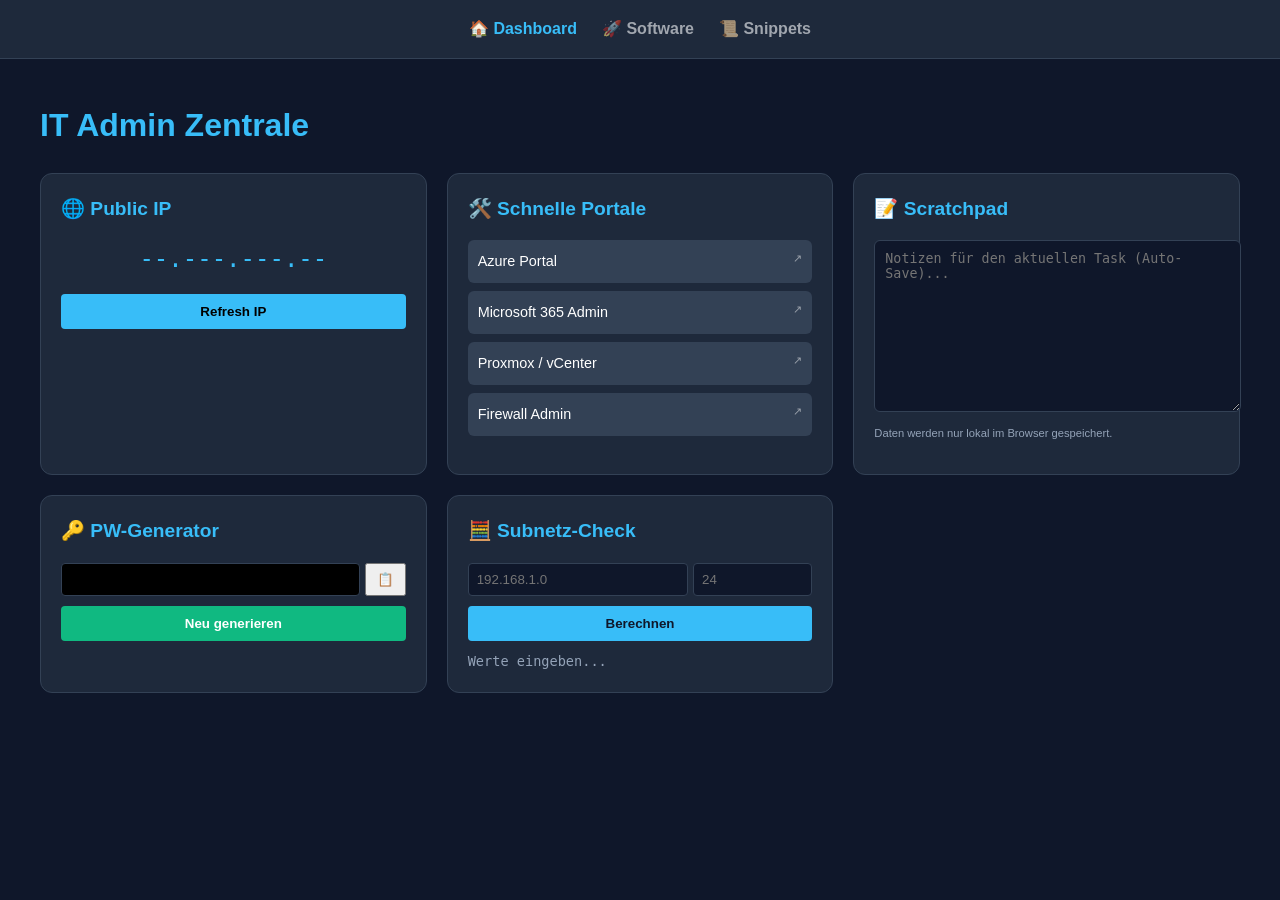
==== index.html @ 59f71ee3 "Baseline Websitestruktur" ====
<!DOCTYPE html>
<html lang="de">
<head>
    <meta charset="UTF-8">
    <meta name="viewport" content="width=device-width, initial-scale=1.0">
    <title>Dashboard | codebrib.dev</title>
    <link rel="stylesheet" href="assets/css/style.css">
</head>
<body>
    <div class="container">
        <h1>IT Admin Zentrale</h1>
        
        <div class="grid">
            <div class="card">
                <h2>🌐 Public IP</h2>
                <div id="ip-display" style="font-size: 1.5rem; text-align: center; margin: 15px 0; color: var(--accent); font-family: monospace;">--.---.---.--</div>
                <button onclick="fetchIP()" style="width:100%; padding:10px; cursor:pointer; background: var(--accent); border:none; border-radius:4px; font-weight:bold;">Refresh IP</button>
            </div>

            <div class="card">
                <h2>🛠️ Schnelle Portale</h2>
                <div id="dashboard-links" class="btn-list">
                    <p style="color: var(--subtext);">Lade Links...</p>
                </div>
            </div>

            <div class="card">
                <h2>📝 Scratchpad</h2>
                <textarea id="scratchpad" placeholder="Notizen für den aktuellen Task (Auto-Save)..."></textarea>
                <p style="font-size: 0.7rem; color: var(--subtext); margin-top: 5px;">Daten werden nur lokal im Browser gespeichert.</p>
            </div>

            <div class="card">
                <h2>🔑 PW-Generator</h2>
                <div style="display: flex; gap: 5px; margin-bottom: 10px;">
                    <input type="text" id="pw-result" readonly 
                        style="flex-grow: 1; background: #000; color: #0f0; border: 1px solid #334155; padding: 8px; border-radius: 4px; font-family: monospace;">
                    <button onclick="copyToClipboard(document.getElementById('pw-result').value)" 
                            style="padding: 0 10px; cursor: pointer;">📋</button>
                </div>
                <button onclick="generatePassword()" 
                        style="width: 100%; padding: 10px; background: var(--success); border: none; border-radius: 4px; color: white; font-weight: bold; cursor: pointer;">
                    Neu generieren
                </button>
            </div>

            <div class="card">
                <h2>🧮 Subnetz-Check</h2>
                <div style="display: flex; gap: 5px; margin-bottom: 10px;">
                    <input type="text" id="sub-ip" placeholder="192.168.1.0" 
                        style="flex: 2; background: #0f172a; color: white; border: 1px solid #334155; padding: 8px; border-radius: 4px;">
                    <input type="number" id="sub-cidr" placeholder="24" min="0" max="32"
                        style="flex: 1; background: #0f172a; color: white; border: 1px solid #334155; padding: 8px; border-radius: 4px;">
                </div>
                <button onclick="calculateSubnet()" 
                        style="width: 100%; padding: 10px; background: var(--accent); border: none; border-radius: 4px; color: var(--bg); font-weight: bold; cursor: pointer;">
                    Berechnen
                </button>
                <div id="sub-result" style="margin-top: 10px; font-size: 0.85rem; font-family: monospace; color: var(--subtext);">
                    Werte eingeben...
                </div>
            </div>
        </div>
    </div>

    <script src="assets/js/navigation.js"></script>
    <script src="assets/js/tools.js"></script>
    <script>
        // Lade Dashboard-spezifische Links
        document.addEventListener('DOMContentLoaded', () => loadLinks('dashboard'));
    </script>
</body>
</html>
---- assets/css/style.css ----
:root {
    --bg: #0f172a;
    --card: #1e293b;
    --accent: #38bdf8;
    --text: #f8fafc;
    --subtext: #94a3b8;
    --win: #0078d4;
    --lin: #f15a24;
    --success: #10b981;
}

body {
    font-family: 'Segoe UI', Roboto, Helvetica, Arial, sans-serif;
    background: var(--bg);
    color: var(--text);
    margin: 0;
    padding: 0;
    line-height: 1.6;
}

.container {
    max-width: 1200px;
    margin: 0 auto;
    padding: 20px;
}

/* Navigation */
nav {
    display: flex;
    justify-content: center;
    gap: 25px;
    background: #1e293b;
    padding: 1rem;
    position: sticky;
    top: 0;
    z-index: 100;
    border-bottom: 1px solid #334155;
}

nav a {
    color: var(--text);
    text-decoration: none;
    font-weight: 600;
    opacity: 0.6;
    transition: 0.3s;
}

nav a:hover, nav a.active {
    opacity: 1;
    color: var(--accent);
}

/* Grid & Cards */
.grid {
    display: grid;
    grid-template-columns: repeat(auto-fit, minmax(300px, 1fr));
    gap: 20px;
    margin-top: 20px;
}

.card {
    background: var(--card);
    padding: 20px;
    border-radius: 12px;
    border: 1px solid #334155;
    transition: transform 0.2s;
}

.card:hover { transform: translateY(-3px); }

h1, h2 { color: var(--accent); }
h2 { font-size: 1.2rem; margin-top: 0; display: flex; align-items: center; gap: 10px; }

/* Buttons & Links */
.btn-list a {
    display: block;
    background: #334155;
    color: white;
    padding: 10px;
    margin: 8px 0;
    border-radius: 6px;
    text-decoration: none;
    font-size: 0.9rem;
}

.btn-list a:hover { background: var(--accent); color: var(--bg); font-weight: bold; }

code {
    background: #000;
    color: #0f0;
    padding: 10px;
    display: block;
    border-radius: 4px;
    font-family: 'Cascadia Code', monospace;
    font-size: 0.85rem;
    margin: 10px 0;
    cursor: pointer;
}

textarea {
    width: 100%;
    height: 150px;
    background: #0f172a;
    color: var(--accent);
    border: 1px solid #334155;
    padding: 10px;
    border-radius: 6px;
    font-family: monospace;
}

/* Tags für Betriebssysteme */
.tag {
    font-size: 0.65rem;
    padding: 2px 6px;
    border-radius: 4px;
    margin-left: 8px;
    vertical-align: middle;
    text-transform: uppercase;
    font-weight: bold;
}
.tag.win { background: var(--win); color: white; }
.tag.all { background: var(--success); color: white; }
.tag.lin { background: var(--lin); color: white; }

/* Input Styling für das Dashboard */
input[type="text"], input[type="number"] {
    outline: none;
}
input[type="text"]:focus, input[type="number"]:focus {
    border-color: var(--accent) !important;
}
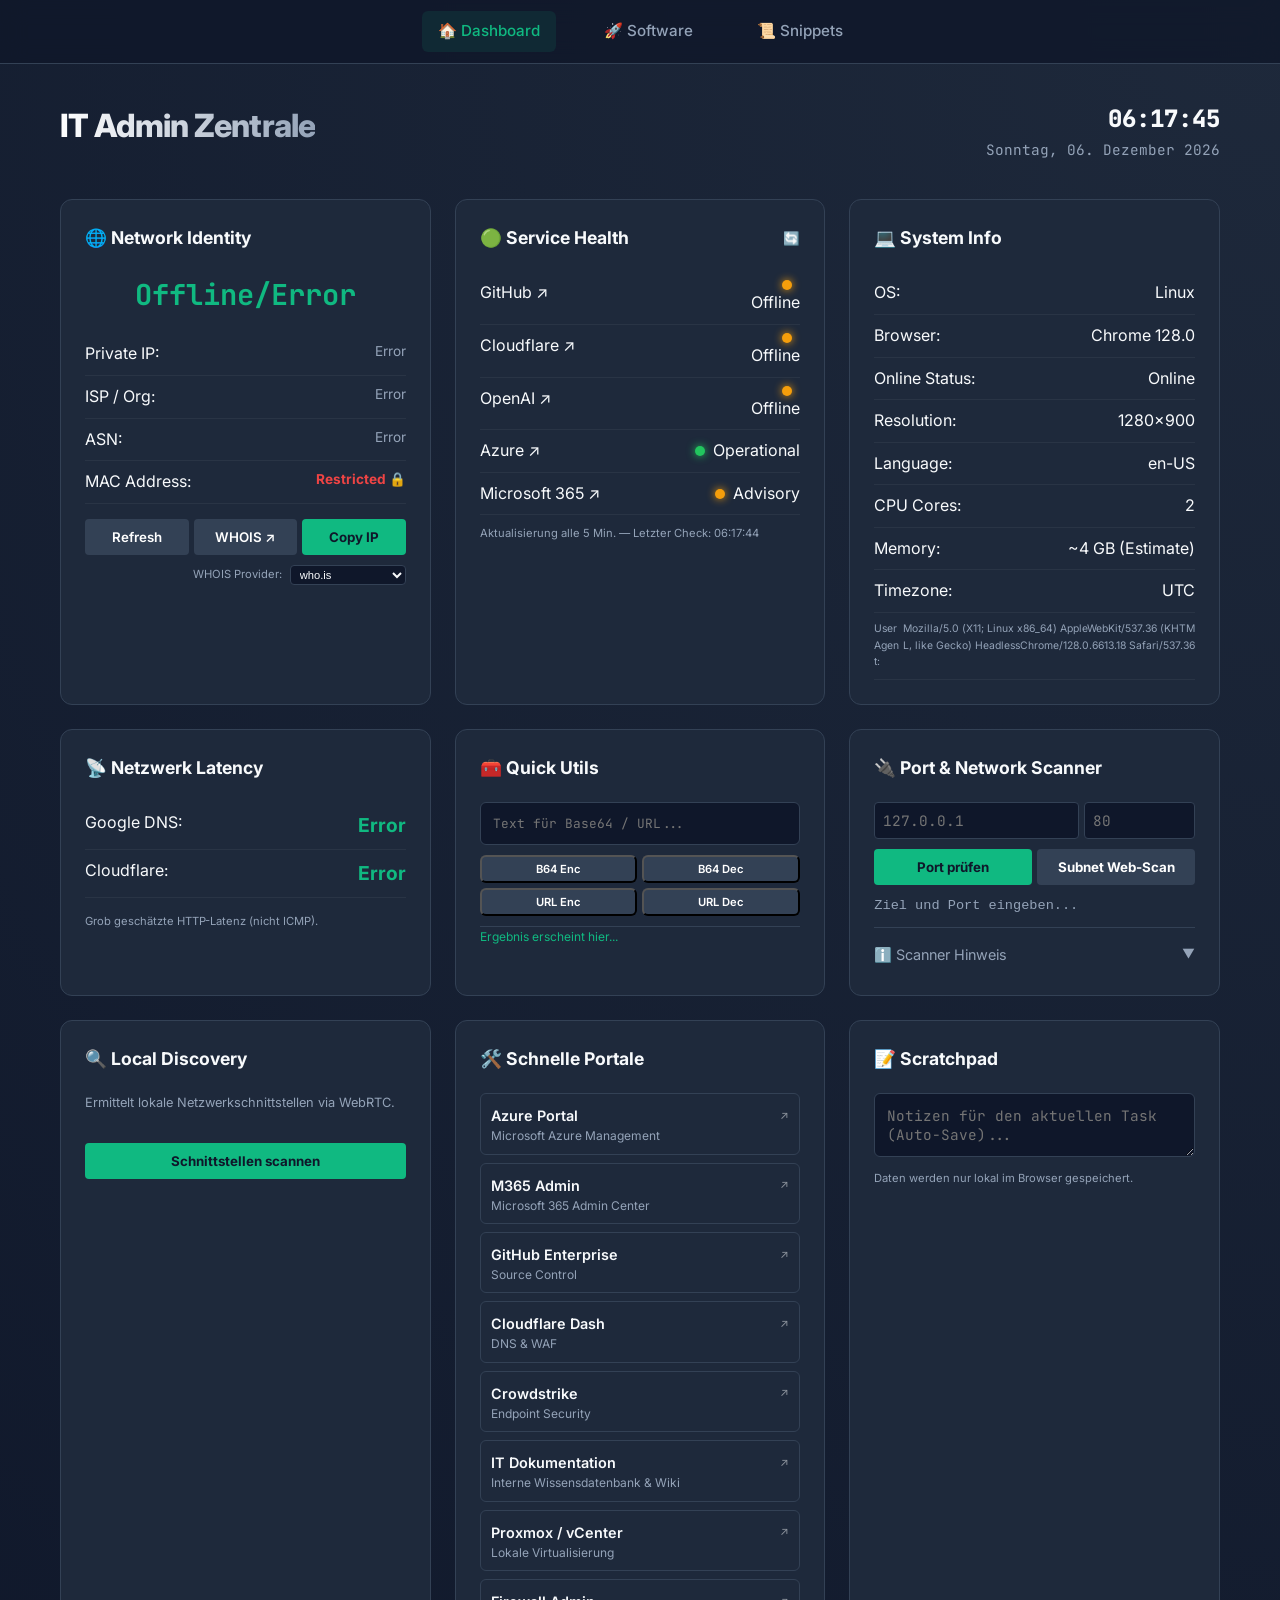
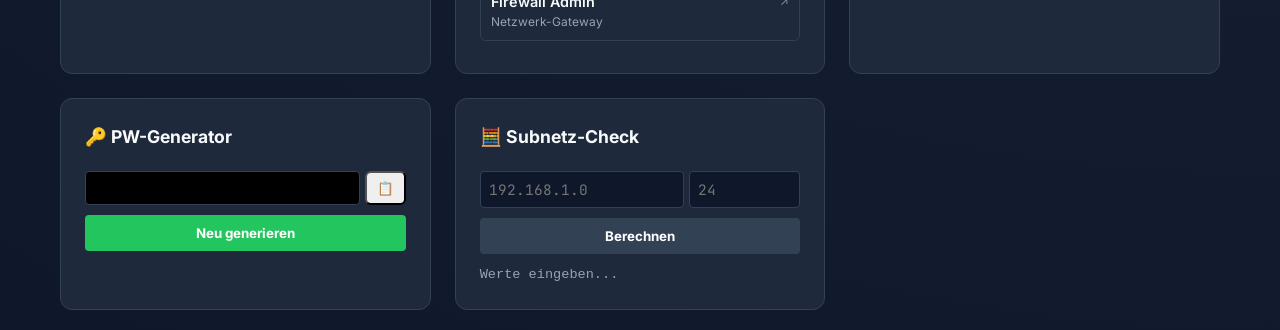
==== commit 95ddc17e: "more updates" ====
--- a/index.html
+++ b/index.html
@@ -4,17 +4,136 @@
     <meta charset="UTF-8">
     <meta name="viewport" content="width=device-width, initial-scale=1.0">
     <title>Dashboard | codebrib.dev</title>
+    <link href="https://fonts.googleapis.com/css2?family=Inter:wght@400;600;800&family=JetBrains+Mono&display=swap" rel="stylesheet">
     <link rel="stylesheet" href="assets/css/style.css">
 </head>
 <body>
     <div class="container">
-        <h1>IT Admin Zentrale</h1>
+        <div class="header-area">
+            <h1>IT Admin Zentrale</h1>
+            <div class="clock-container">
+                <div id="current-time">00:00:00</div>
+                <div id="current-date">Lade Datum...</div>
+            </div>
+        </div>
         
         <div class="grid">
             <div class="card">
-                <h2>🌐 Public IP</h2>
-                <div id="ip-display" style="font-size: 1.5rem; text-align: center; margin: 15px 0; color: var(--accent); font-family: monospace;">--.---.---.--</div>
-                <button onclick="fetchIP()" style="width:100%; padding:10px; cursor:pointer; background: var(--accent); border:none; border-radius:4px; font-weight:bold;">Refresh IP</button>
+                <h2>🌐 Network Identity</h2>
+                <div id="ip-display" style="font-size: 1.8rem; text-align: center; margin: 15px 0; color: var(--accent); font-family: 'JetBrains Mono', monospace; font-weight: bold;">--.---.---.--</div>
+                
+                <div class="status-list" style="margin-bottom: 15px;">
+                    <div class="status-item"><span>Private IP:</span> <span id="ip-local" style="font-size: 0.85rem; color: var(--subtext);">Lade...</span></div>
+                    <div class="status-item"><span>ISP / Org:</span> <span id="ip-isp" style="font-size: 0.85rem; color: var(--subtext);">Lade...</span></div>
+                    <div class="status-item"><span>ASN:</span> <span id="ip-asn" style="font-size: 0.85rem; color: var(--subtext);">Lade...</span></div>
+                    <div class="status-item"><span>MAC Address:</span> <span title="Browser Security: Web-Apps haben keinen Zugriff auf Hardware-MAC-Adressen, um Tracking zu verhindern." style="cursor: help; font-size: 0.85rem; color: var(--danger); font-weight: bold;">Restricted 🔒</span></div>
+                </div>
+
+                <div style="display: flex; gap: 5px;">
+                    <button onclick="fetchIP()" style="flex: 1; padding:10px; background: var(--card-border); border:none; border-radius:4px; color: white; cursor: pointer;">Refresh</button>
+                    <button id="whois-link" onclick="openWhois()" style="flex: 1; padding:10px; background: var(--card-border); border:none; border-radius:4px; color: white; cursor: pointer;">WHOIS ↗</button>
+                    <button onclick="copyToClipboard(document.getElementById('ip-display').innerText, event)" style="flex: 1; padding:10px; background: var(--accent); border:none; border-radius:4px; color: var(--bg); font-weight: bold;">Copy IP</button>
+                </div>
+                <div style="margin-top: 10px; display: flex; justify-content: flex-end; align-items: center; gap: 8px;">
+                    <span style="font-size: 0.7rem; color: var(--subtext);">WHOIS Provider:</span>
+                    <select id="whois-provider" style="background: var(--bg); color: var(--text); border: 1px solid var(--card-border); border-radius: 4px; font-size: 0.7rem; cursor: pointer; padding: 2px 5px;">
+                        <option value="https://who.is/whois-ip/">who.is</option>
+                        <option value="https://ipinfo.io/">ipinfo.io (IP only)</option>
+                    </select>
+                </div>
+            </div>
+
+            <div class="card">
+                <div style="display: flex; justify-content: space-between; align-items: center; margin-bottom: 1.25rem;">
+                    <h2 style="margin-bottom: 0;">🟢 Service Health</h2>
+                    <button onclick="fetchServiceStatus()" class="refresh-btn" title="Refresh Status">🔄</button>
+                </div>
+                <div id="health-progress-container" class="progress-container">
+                    <div id="health-progress-bar" class="progress-bar"></div>
+                </div>
+                <div class="status-list">
+                    <div class="status-item"><a href="https://www.githubstatus.com/" target="_blank">GitHub ↗</a> <span id="github-status"><span class="status-dot online"></span>Operational</span></div>
+                    <div class="status-item"><a href="https://www.cloudflarestatus.com/" target="_blank">Cloudflare ↗</a> <span id="cloudflare-status"><span class="status-dot online"></span>Operational</span></div>
+                    <div class="status-item"><a href="https://status.openai.com/" target="_blank">OpenAI ↗</a> <span id="openai-status"><span class="status-dot online"></span>Operational</span></div>
+                    <div class="status-item"><a href="https://azure.status.microsoft/" target="_blank">Azure ↗</a> <span><span class="status-dot online"></span>Operational</span></div>
+                    <div class="status-item"><a href="https://status.office.com/" target="_blank">Microsoft 365 ↗</a> <span><span class="status-dot warning"></span>Advisory</span></div>
+                </div>
+                <p style="font-size: 0.7rem; color: var(--subtext); margin-top: 10px;">Aktualisierung alle 5 Min. — Letzter Check: <span id="last-service-check">--:--:--</span></p>
+            </div>
+
+            <div class="card">
+                <h2>💻 System Info</h2>
+                <div id="system-info">
+                    <p style="color: var(--subtext);">Erkenne Umgebung...</p>
+                </div>
+            </div>
+
+            <div class="card">
+                <h2>📡 Netzwerk Latency</h2>
+                <div style="text-align: center; margin: 15px 0;">
+                    <div id="ping-google" class="status-item"><span>Google DNS:</span> <span class="latency-value">-- ms</span></div>
+                    <div id="ping-cloudflare" class="status-item"><span>Cloudflare:</span> <span class="latency-value">-- ms</span></div>
+                </div>
+                <p style="font-size: 0.7rem; color: var(--subtext);">Grob geschätzte HTTP-Latenz (nicht ICMP).</p>
+            </div>
+
+            <div class="card">
+                <h2>🧰 Quick Utils</h2>
+                <div class="util-box">
+                    <input type="text" id="util-input" placeholder="Text für Base64 / URL..." style="font-size: 0.8rem;">
+                    <div style="display: grid; grid-template-columns: 1fr 1fr; gap: 5px;">
+                        <button onclick="handleUtil('b64-enc')" style="padding: 5px; background: var(--card-border); color: white; font-size: 0.7rem;">B64 Enc</button>
+                        <button onclick="handleUtil('b64-dec')" style="padding: 5px; background: var(--card-border); color: white; font-size: 0.7rem;">B64 Dec</button>
+                        <button onclick="handleUtil('url-enc')" style="padding: 5px; background: var(--card-border); color: white; font-size: 0.7rem;">URL Enc</button>
+                        <button onclick="handleUtil('url-dec')" style="padding: 5px; background: var(--card-border); color: white; font-size: 0.7rem;">URL Dec</button>
+                    </div>
+                    <div id="util-output" style="font-size: 0.75rem; color: var(--accent); word-break: break-all; min-height: 1.2em; border-top: 1px solid var(--card-border); pt: 5px;">
+                        Ergebnis erscheint hier...
+                    </div>
+                </div>
+            </div>
+
+            <div class="card">
+                <h2>🔌 Port & Network Scanner</h2>
+                <div style="display: flex; gap: 5px; margin-bottom: 10px;">
+                    <input type="text" id="port-ip" placeholder="127.0.0.1" 
+                        style="flex: 2; background: #0f172a; color: white; border: 1px solid #334155; padding: 8px; border-radius: 4px;">
+                    <input type="number" id="port-num" placeholder="80" 
+                        style="flex: 1; background: #0f172a; color: white; border: 1px solid #334155; padding: 8px; border-radius: 4px;">
+                </div>
+                <div style="display: flex; gap: 5px; margin-bottom: 10px;">
+                    <button onclick="checkPort()" 
+                            style="flex: 1; padding: 10px; background: var(--accent); border: none; border-radius: 4px; color: var(--bg); font-weight: bold; cursor: pointer;">
+                        Port prüfen
+                    </button>
+                    <button onclick="scanSubnetForWeb()" 
+                            title="Scant das unten definierte Subnetz auf Port 80/443"
+                            style="flex: 1; padding: 10px; background: var(--card-border); border: none; border-radius: 4px; color: white; font-weight: bold; cursor: pointer;">
+                        Subnet Web-Scan
+                    </button>
+                </div>
+                <div id="port-result" style="font-size: 0.85rem; font-family: monospace; color: var(--subtext);">
+                    Ziel und Port eingeben...
+                </div>
+                <div class="disclaimer-container" style="margin-top: 10px;">
+                    <span class="disclaimer-toggle" onclick="toggleDisclaimer(this)">
+                        <span style="font-size: 0.9rem;">ℹ️ Scanner Hinweis</span> <span class="toggle-arrow">▼</span>
+                    </span>
+                    <div id="scanner-disclaimer-text" class="disclaimer-text">
+                        The Solution: To get a real network scanner, you would ideally run this dashboard locally (e.g., open the index.html file directly in your browser using file:// or run it from a local http:// server). In a local context, the fetch with no-cors logic becomes much more accurate.
+                    </div>
+                </div>
+            </div>
+
+            <div class="card">
+                <h2>🔍 Local Discovery</h2>
+                <div id="local-ip-list" style="margin-bottom: 10px; min-height: 40px;">
+                    <p style="color: var(--subtext); font-size: 0.8rem;">Ermittelt lokale Netzwerkschnittstellen via WebRTC.</p>
+                </div>
+                <button onclick="scanLocalNetwork()" 
+                        style="width: 100%; padding: 10px; background: var(--accent); border: none; border-radius: 4px; color: var(--bg); font-weight: bold; cursor: pointer;">
+                    Schnittstellen scannen
+                </button>
             </div>
 
             <div class="card">
@@ -35,7 +154,7 @@
                 <div style="display: flex; gap: 5px; margin-bottom: 10px;">
                     <input type="text" id="pw-result" readonly 
                         style="flex-grow: 1; background: #000; color: #0f0; border: 1px solid #334155; padding: 8px; border-radius: 4px; font-family: monospace;">
-                    <button onclick="copyToClipboard(document.getElementById('pw-result').value)" 
+                    <button class="icon-btn" onclick="copyToClipboard(document.getElementById('pw-result').value)" 
                             style="padding: 0 10px; cursor: pointer;">📋</button>
                 </div>
                 <button onclick="generatePassword()" 
@@ -53,13 +172,14 @@
                         style="flex: 1; background: #0f172a; color: white; border: 1px solid #334155; padding: 8px; border-radius: 4px;">
                 </div>
                 <button onclick="calculateSubnet()" 
-                        style="width: 100%; padding: 10px; background: var(--accent); border: none; border-radius: 4px; color: var(--bg); font-weight: bold; cursor: pointer;">
+                        style="width: 100%; padding: 10px; background: var(--card-border); border: none; border-radius: 4px; color: white; font-weight: bold; cursor: pointer;">
                     Berechnen
                 </button>
                 <div id="sub-result" style="margin-top: 10px; font-size: 0.85rem; font-family: monospace; color: var(--subtext);">
                     Werte eingeben...
                 </div>
             </div>
+            <div id="subnet-scan-results" class="card scan-grid" style="display: none; grid-column: 1 / -1;"></div>
         </div>
     </div>
 
--- a/assets/css/style.css
+++ b/assets/css/style.css
@@ -1,21 +1,31 @@
 :root {
     --bg: #0f172a;
-    --card: #1e293b;
-    --accent: #38bdf8;
+    --card-bg: #1e293b;
+    --card-border: #334155;
     --text: #f8fafc;
     --subtext: #94a3b8;
-    --win: #0078d4;
-    --lin: #f15a24;
-    --success: #10b981;
-}
-
-body {
-    font-family: 'Segoe UI', Roboto, Helvetica, Arial, sans-serif;
-    background: var(--bg);
-    color: var(--text);
+    --accent: #10b981;
+    --accent-hover: #34d399;
+    --success: #22c55e;
+    --danger: #ef4444;
+    --nav-bg: rgba(15, 23, 42, 0.8);
+    --font-main: 'Inter', -apple-system, BlinkMacSystemFont, "Segoe UI", Roboto, sans-serif;
+}
+
+* {
+    box-sizing: border-box;
     margin: 0;
     padding: 0;
+}
+
+body {
+    background-color: var(--bg);
+    color: var(--text);
+    font-family: var(--font-main);
     line-height: 1.6;
+    padding-top: 80px; /* Space for fixed nav */
+    background-image: radial-gradient(circle at top right, #1e293b, transparent);
+    min-height: 100vh;
 }
 
 .container {
@@ -24,108 +34,336 @@
     padding: 20px;
 }
 
+h1 {
+    font-size: 2rem;
+    font-weight: 800;
+    margin-bottom: 2rem;
+    background: linear-gradient(to right, #fff, var(--subtext));
+    -webkit-background-clip: text;
+    -webkit-text-fill-color: transparent;
+    letter-spacing: -0.025em;
+}
+
+.header-area {
+    display: flex;
+    justify-content: space-between;
+    align-items: flex-start;
+    margin-bottom: 1rem;
+}
+
+.clock-container {
+    text-align: right;
+    font-family: 'JetBrains Mono', monospace;
+}
+
+#current-time {
+    font-size: 1.5rem;
+    font-weight: 800;
+    color: var(--text);
+}
+
+#current-date {
+    color: var(--subtext);
+    font-size: 0.9rem;
+}
+
 /* Navigation */
 nav {
-    display: flex;
+    position: fixed;
+    top: 0;
+    left: 0;
+    right: 0;
+    height: 64px;
+    background: var(--nav-bg);
+    backdrop-filter: blur(12px);
+    border-bottom: 1px solid var(--card-border);
+    display: flex;
+    align-items: center;
     justify-content: center;
-    gap: 25px;
-    background: #1e293b;
-    padding: 1rem;
-    position: sticky;
-    top: 0;
-    z-index: 100;
-    border-bottom: 1px solid #334155;
+    gap: 2rem;
+    z-index: 1000;
 }
 
 nav a {
-    color: var(--text);
+    color: var(--subtext);
     text-decoration: none;
-    font-weight: 600;
-    opacity: 0.6;
-    transition: 0.3s;
-}
-
-nav a:hover, nav a.active {
-    opacity: 1;
-    color: var(--accent);
+    font-weight: 500;
+    font-size: 0.95rem;
+    transition: all 0.2s;
+    padding: 0.5rem 1rem;
+    border-radius: 6px;
+}
+
+nav a:hover {
+    color: var(--text);
+    background: rgba(255, 255, 255, 0.05);
+}
+
+nav a.active {
+    color: var(--accent);
+    background: rgba(16, 185, 129, 0.1);
 }
 
 /* Grid & Cards */
 .grid {
     display: grid;
-    grid-template-columns: repeat(auto-fit, minmax(300px, 1fr));
-    gap: 20px;
-    margin-top: 20px;
+    grid-template-columns: repeat(auto-fill, minmax(320px, 1fr));
+    gap: 1.5rem;
 }
 
 .card {
-    background: var(--card);
-    padding: 20px;
+    background: var(--card-bg);
+    border: 1px solid var(--card-border);
     border-radius: 12px;
-    border: 1px solid #334155;
-    transition: transform 0.2s;
-}
-
-.card:hover { transform: translateY(-3px); }
-
-h1, h2 { color: var(--accent); }
-h2 { font-size: 1.2rem; margin-top: 0; display: flex; align-items: center; gap: 10px; }
-
-/* Buttons & Links */
+    padding: 1.5rem;
+    transition: transform 0.2s, border-color 0.2s, box-shadow 0.2s;
+}
+
+.card:hover {
+    transform: translateY(-4px);
+    border-color: var(--accent);
+    box-shadow: 0 10px 25px -5px rgba(0, 0, 0, 0.3);
+}
+
+.card h2 {
+    font-size: 1.1rem;
+    margin-bottom: 1.25rem;
+    display: flex;
+    align-items: center;
+    gap: 0.5rem;
+    color: var(--text);
+}
+
+/* Form Elements */
+button {
+    font-family: inherit;
+    font-weight: 600;
+    border-radius: 6px;
+    cursor: pointer;
+    transition: filter 0.2s;
+}
+
+button:active {
+    transform: scale(0.98);
+}
+
+input, textarea {
+    width: 100%;
+    background: #0f172a;
+    border: 1px solid var(--card-border);
+    color: white;
+    padding: 0.75rem;
+    border-radius: 6px;
+    font-family: 'JetBrains Mono', 'Fira Code', monospace;
+    font-size: 0.9rem;
+}
+
+input:focus {
+    outline: none;
+    border-color: var(--accent);
+}
+
+/* Status Indicators */
+.status-item {
+    display: flex;
+    justify-content: space-between;
+    padding: 8px 0;
+    border-bottom: 1px solid rgba(255,255,255,0.05);
+}
+
+.status-item a {
+    color: var(--text);
+    text-decoration: none;
+    transition: color 0.2s;
+}
+
+.status-item a:hover {
+    color: var(--accent);
+}
+
+.status-dot {
+    height: 10px;
+    width: 10px;
+    border-radius: 50%;
+    display: inline-block;
+    margin-right: 8px;
+}
+.online { background-color: var(--success); box-shadow: 0 0 8px var(--success); }
+.warning { background-color: #f59e0b; box-shadow: 0 0 8px #f59e0b; }
+.danger { background-color: var(--danger); box-shadow: 0 0 8px var(--danger); }
+
+.status-item > span[id] {
+    display: flex;
+    flex-direction: column;
+    align-items: flex-end;
+    text-align: right;
+}
+
+.incident-title {
+    font-size: 0.65rem;
+    color: var(--subtext);
+    margin-top: 2px;
+    max-width: 150px;
+    overflow: hidden;
+    text-overflow: ellipsis;
+    white-space: nowrap;
+}
+
+/* Progress Bar */
+.progress-container {
+    height: 2px;
+    width: 100%;
+    background: var(--card-border);
+    margin-bottom: 15px;
+    overflow: hidden;
+    border-radius: 2px;
+    display: none;
+}
+
+.progress-bar {
+    height: 100%;
+    width: 0%;
+    background: var(--accent);
+    transition: width 0.3s ease;
+}
+
+.refresh-btn {
+    background: none;
+    border: none;
+    color: var(--subtext);
+    cursor: pointer;
+    transition: color 0.2s, transform 0.5s;
+}
+
+/* Search Input Specific */
+.search-input {
+    margin-bottom: 1.5rem;
+    padding: 0.85rem 1rem; /* Slightly larger padding */
+    font-size: 1rem;
+    border-radius: 8px;
+    background: var(--card-bg); /* Match card background */
+    border-color: var(--card-border);
+    color: var(--text);
+}
+.search-input::placeholder {
+    color: var(--subtext);
+}
+
+.latency-value {
+    font-size: 1.2rem;
+    font-weight: bold;
+    color: var(--accent);
+}
+
+.util-box {
+    display: flex;
+    flex-direction: column;
+    gap: 10px;
+}
+
+.disclaimer-container {
+    margin-top: 10px;
+    border-top: 1px solid var(--card-border);
+    padding-top: 10px;
+}
+
+.disclaimer-toggle {
+    cursor: pointer;
+    color: var(--subtext);
+    font-size: 0.8rem;
+    display: flex;
+    align-items: center;
+    justify-content: space-between;
+    padding: 5px 0;
+    transition: color 0.2s;
+}
+
+.disclaimer-toggle:hover {
+    color: var(--text);
+}
+
+.toggle-arrow {
+    display: inline-block;
+    margin-left: 5px;
+    transition: transform 0.2s ease-in-out;
+}
+
+.toggle-arrow.rotated {
+    transform: rotate(180deg);
+}
+
+.disclaimer-text {
+    font-size: 0.7rem;
+    color: var(--subtext);
+    line-height: 1.4;
+    max-height: 0; /* Start hidden */
+    overflow: hidden;
+    transition: max-height 0.3s ease-out, opacity 0.3s ease-out;
+    opacity: 0; /* Start invisible */
+}
+
+.disclaimer-text.expanded {
+    max-height: 200px; /* Sufficient height for the text */
+    opacity: 1;
+}
+
+.scan-grid {
+    display: grid;
+    grid-template-columns: repeat(auto-fill, minmax(60px, 1fr));
+    gap: 4px;
+    margin-top: 10px;
+    max-height: 200px;
+    overflow-y: auto;
+    padding: 5px;
+    background: rgba(0,0,0,0.2);
+    border-radius: 4px;
+}
+
+.category-header {
+    grid-column: 1 / -1;
+    font-size: 1.4rem;
+    color: var(--accent);
+    margin-top: 2rem;
+    margin-bottom: 0.5rem;
+    border-bottom: 1px solid var(--card-border);
+    padding-bottom: 0.5rem;
+}
+
+/* Snippets Specific */
+code {
+    display: block;
+    background: #000;
+    color: var(--accent);
+    padding: 1rem;
+    border-radius: 8px;
+    font-family: 'JetBrains Mono', monospace;
+    font-size: 0.85rem;
+    cursor: pointer;
+    position: relative;
+    border: 1px solid #1e293b;
+    overflow-x: auto;
+}
+
+code:hover {
+    background: #0a0a0a;
+}
+
+/* Tags */
 .btn-list a {
     display: block;
-    background: #334155;
-    color: white;
-    padding: 10px;
-    margin: 8px 0;
+    padding: 0.75rem;
+    background: #1e293b;
+    border: 1px solid var(--card-border);
+    margin-bottom: 0.5rem;
     border-radius: 6px;
+    color: var(--text);
     text-decoration: none;
     font-size: 0.9rem;
-}
-
-.btn-list a:hover { background: var(--accent); color: var(--bg); font-weight: bold; }
-
-code {
-    background: #000;
-    color: #0f0;
-    padding: 10px;
-    display: block;
-    border-radius: 4px;
-    font-family: 'Cascadia Code', monospace;
-    font-size: 0.85rem;
-    margin: 10px 0;
-    cursor: pointer;
-}
-
-textarea {
-    width: 100%;
-    height: 150px;
-    background: #0f172a;
-    color: var(--accent);
-    border: 1px solid #334155;
-    padding: 10px;
-    border-radius: 6px;
-    font-family: monospace;
-}
-
-/* Tags für Betriebssysteme */
-.tag {
-    font-size: 0.65rem;
-    padding: 2px 6px;
-    border-radius: 4px;
-    margin-left: 8px;
-    vertical-align: middle;
-    text-transform: uppercase;
+    transition: all 0.2s;
+}
+
+.btn-list a:hover {
+    background: var(--accent);
+    color: var(--bg);
     font-weight: bold;
-}
-.tag.win { background: var(--win); color: white; }
-.tag.all { background: var(--success); color: white; }
-.tag.lin { background: var(--lin); color: white; }
-
-/* Input Styling für das Dashboard */
-input[type="text"], input[type="number"] {
-    outline: none;
-}
-input[type="text"]:focus, input[type="number"]:focus {
-    border-color: var(--accent) !important;
 }
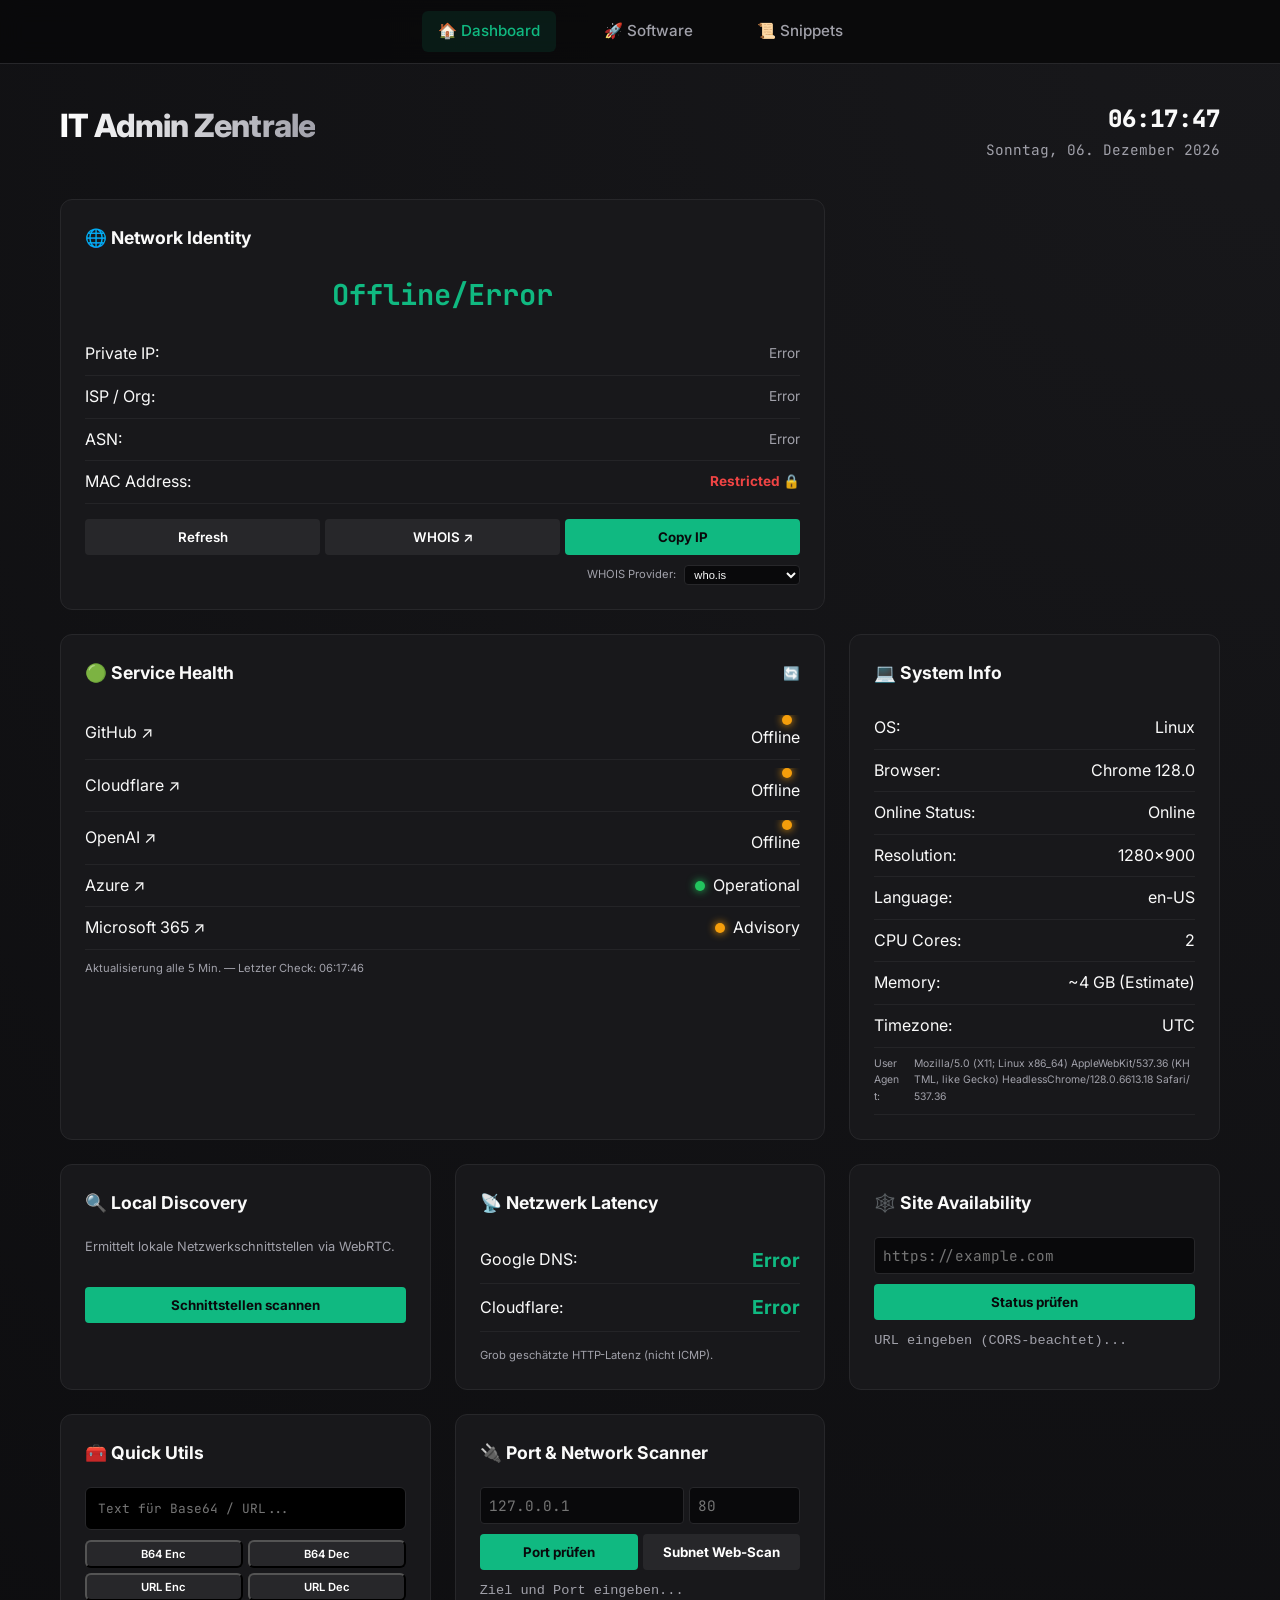
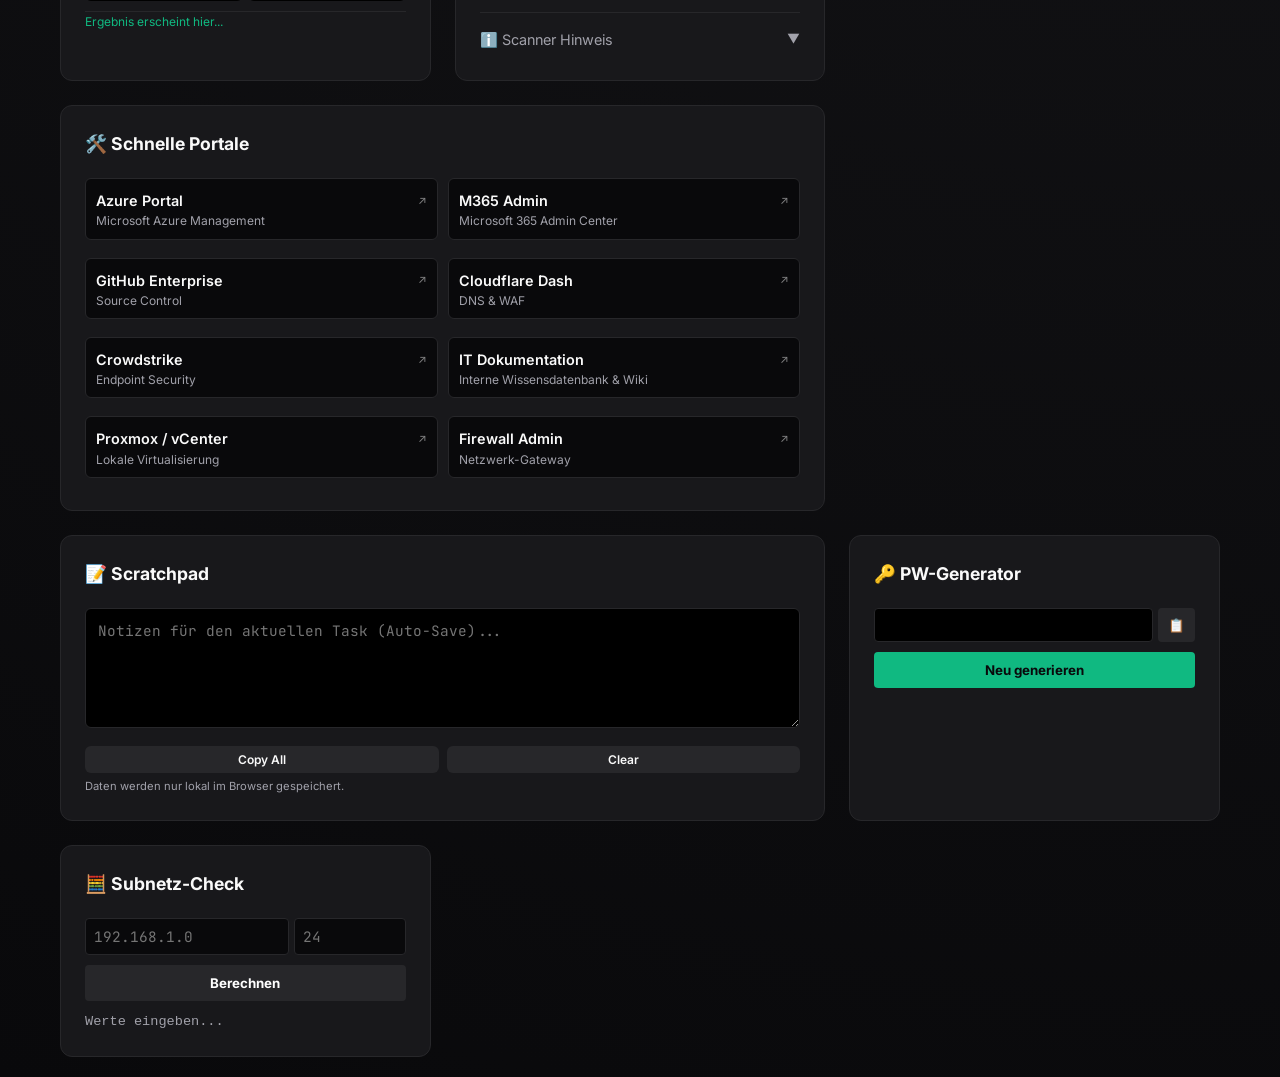
==== commit b01ce170: "colours and layouts" ====
--- a/index.html
+++ b/index.html
@@ -18,7 +18,7 @@
         </div>
         
         <div class="grid">
-            <div class="card">
+            <div class="card hero">
                 <h2>🌐 Network Identity</h2>
                 <div id="ip-display" style="font-size: 1.8rem; text-align: center; margin: 15px 0; color: var(--accent); font-family: 'JetBrains Mono', monospace; font-weight: bold;">--.---.---.--</div>
                 
@@ -43,7 +43,7 @@
                 </div>
             </div>
 
-            <div class="card">
+            <div class="card hero">
                 <div style="display: flex; justify-content: space-between; align-items: center; margin-bottom: 1.25rem;">
                     <h2 style="margin-bottom: 0;">🟢 Service Health</h2>
                     <button onclick="fetchServiceStatus()" class="refresh-btn" title="Refresh Status">🔄</button>
@@ -69,12 +69,38 @@
             </div>
 
             <div class="card">
+                <h2>🔍 Local Discovery</h2>
+                <div id="local-ip-list" style="margin-bottom: 10px; min-height: 40px;">
+                    <p style="color: var(--subtext); font-size: 0.8rem;">Ermittelt lokale Netzwerkschnittstellen via WebRTC.</p>
+                </div>
+                <button onclick="scanLocalNetwork()" 
+                        style="width: 100%; padding: 10px; background: var(--accent); border: none; border-radius: 4px; color: var(--bg); font-weight: bold; cursor: pointer;">
+                    Schnittstellen scannen
+                </button>
+            </div>
+
+            <div class="card">
                 <h2>📡 Netzwerk Latency</h2>
                 <div style="text-align: center; margin: 15px 0;">
                     <div id="ping-google" class="status-item"><span>Google DNS:</span> <span class="latency-value">-- ms</span></div>
                     <div id="ping-cloudflare" class="status-item"><span>Cloudflare:</span> <span class="latency-value">-- ms</span></div>
                 </div>
                 <p style="font-size: 0.7rem; color: var(--subtext);">Grob geschätzte HTTP-Latenz (nicht ICMP).</p>
+            </div>
+
+            <div class="card">
+                <h2>🕸️ Site Availability</h2>
+                <div style="display: flex; gap: 5px; margin-bottom: 10px;">
+                    <input type="text" id="site-url" placeholder="https://example.com" 
+                        style="flex-grow: 1; background: var(--bg); color: white; border: 1px solid var(--card-border); padding: 8px; border-radius: 4px;">
+                </div>
+                <button onclick="checkSiteStatus()" 
+                        style="width: 100%; padding: 10px; background: var(--accent); border: none; border-radius: 4px; color: var(--bg); font-weight: bold; cursor: pointer;">
+                    Status prüfen
+                </button>
+                <div id="site-result" style="margin-top: 10px; font-size: 0.85rem; font-family: monospace; color: var(--subtext);">
+                    URL eingeben (CORS-beachtet)...
+                </div>
             </div>
 
             <div class="card">
@@ -97,9 +123,9 @@
                 <h2>🔌 Port & Network Scanner</h2>
                 <div style="display: flex; gap: 5px; margin-bottom: 10px;">
                     <input type="text" id="port-ip" placeholder="127.0.0.1" 
-                        style="flex: 2; background: #0f172a; color: white; border: 1px solid #334155; padding: 8px; border-radius: 4px;">
+                        style="flex: 2; background: var(--bg); color: white; border: 1px solid var(--card-border); padding: 8px; border-radius: 4px;">
                     <input type="number" id="port-num" placeholder="80" 
-                        style="flex: 1; background: #0f172a; color: white; border: 1px solid #334155; padding: 8px; border-radius: 4px;">
+                        style="flex: 1; background: var(--bg); color: white; border: 1px solid var(--card-border); padding: 8px; border-radius: 4px;">
                 </div>
                 <div style="display: flex; gap: 5px; margin-bottom: 10px;">
                     <button onclick="checkPort()" 
@@ -125,40 +151,33 @@
                 </div>
             </div>
 
-            <div class="card">
-                <h2>🔍 Local Discovery</h2>
-                <div id="local-ip-list" style="margin-bottom: 10px; min-height: 40px;">
-                    <p style="color: var(--subtext); font-size: 0.8rem;">Ermittelt lokale Netzwerkschnittstellen via WebRTC.</p>
-                </div>
-                <button onclick="scanLocalNetwork()" 
+            <div class="card hero">
+                <h2>🛠️ Schnelle Portale</h2>
+                <div id="dashboard-links" class="btn-list grid-layout">
+                    <p style="color: var(--subtext);">Lade Links...</p>
+                </div>
+            </div>
+
+            <div class="card hero">
+                <h2>📝 Scratchpad</h2>
+                <textarea id="scratchpad" placeholder="Notizen für den aktuellen Task (Auto-Save)..." style="min-height: 120px;"></textarea>
+                <div class="scratchpad-controls">
+                    <button class="scratchpad-btn" onclick="copyToClipboard(document.getElementById('scratchpad').value, event)">Copy All</button>
+                    <button class="scratchpad-btn" onclick="clearScratchpad()">Clear</button>
+                </div>
+                <p style="font-size: 0.7rem; color: var(--subtext); margin-top: 5px;">Daten werden nur lokal im Browser gespeichert.</p>
+            </div>
+
+            <div class="card">
+                <h2>🔑 PW-Generator</h2>
+                <div style="display: flex; gap: 5px; margin-bottom: 10px;">
+                    <input type="text" id="pw-result" readonly 
+                        style="flex-grow: 1; background: #000; color: var(--accent); border: 1px solid var(--card-border); padding: 8px; border-radius: 4px; font-family: monospace;">
+                    <button class="icon-btn" onclick="copyToClipboard(document.getElementById('pw-result').value)" 
+                            style="padding: 0 10px; cursor: pointer; background: var(--card-border); border: none; border-radius: 4px; color: white;">📋</button>
+                </div>
+                <button onclick="generatePassword()" 
                         style="width: 100%; padding: 10px; background: var(--accent); border: none; border-radius: 4px; color: var(--bg); font-weight: bold; cursor: pointer;">
-                    Schnittstellen scannen
-                </button>
-            </div>
-
-            <div class="card">
-                <h2>🛠️ Schnelle Portale</h2>
-                <div id="dashboard-links" class="btn-list">
-                    <p style="color: var(--subtext);">Lade Links...</p>
-                </div>
-            </div>
-
-            <div class="card">
-                <h2>📝 Scratchpad</h2>
-                <textarea id="scratchpad" placeholder="Notizen für den aktuellen Task (Auto-Save)..."></textarea>
-                <p style="font-size: 0.7rem; color: var(--subtext); margin-top: 5px;">Daten werden nur lokal im Browser gespeichert.</p>
-            </div>
-
-            <div class="card">
-                <h2>🔑 PW-Generator</h2>
-                <div style="display: flex; gap: 5px; margin-bottom: 10px;">
-                    <input type="text" id="pw-result" readonly 
-                        style="flex-grow: 1; background: #000; color: #0f0; border: 1px solid #334155; padding: 8px; border-radius: 4px; font-family: monospace;">
-                    <button class="icon-btn" onclick="copyToClipboard(document.getElementById('pw-result').value)" 
-                            style="padding: 0 10px; cursor: pointer;">📋</button>
-                </div>
-                <button onclick="generatePassword()" 
-                        style="width: 100%; padding: 10px; background: var(--success); border: none; border-radius: 4px; color: white; font-weight: bold; cursor: pointer;">
                     Neu generieren
                 </button>
             </div>
@@ -167,9 +186,9 @@
                 <h2>🧮 Subnetz-Check</h2>
                 <div style="display: flex; gap: 5px; margin-bottom: 10px;">
                     <input type="text" id="sub-ip" placeholder="192.168.1.0" 
-                        style="flex: 2; background: #0f172a; color: white; border: 1px solid #334155; padding: 8px; border-radius: 4px;">
+                        style="flex: 2; background: var(--bg); color: white; border: 1px solid var(--card-border); padding: 8px; border-radius: 4px;">
                     <input type="number" id="sub-cidr" placeholder="24" min="0" max="32"
-                        style="flex: 1; background: #0f172a; color: white; border: 1px solid #334155; padding: 8px; border-radius: 4px;">
+                        style="flex: 1; background: var(--bg); color: white; border: 1px solid var(--card-border); padding: 8px; border-radius: 4px;">
                 </div>
                 <button onclick="calculateSubnet()" 
                         style="width: 100%; padding: 10px; background: var(--card-border); border: none; border-radius: 4px; color: white; font-weight: bold; cursor: pointer;">
--- a/assets/css/style.css
+++ b/assets/css/style.css
@@ -1,14 +1,14 @@
 :root {
-    --bg: #0f172a;
-    --card-bg: #1e293b;
-    --card-border: #334155;
-    --text: #f8fafc;
-    --subtext: #94a3b8;
+    --bg: #09090b;
+    --card-bg: #18181b;
+    --card-border: #27272a;
+    --text: #fafafa;
+    --subtext: #a1a1aa;
     --accent: #10b981;
     --accent-hover: #34d399;
     --success: #22c55e;
     --danger: #ef4444;
-    --nav-bg: rgba(15, 23, 42, 0.8);
+    --nav-bg: rgba(9, 9, 11, 0.9);
     --font-main: 'Inter', -apple-system, BlinkMacSystemFont, "Segoe UI", Roboto, sans-serif;
 }
 
@@ -18,13 +18,33 @@
     padding: 0;
 }
 
+html {
+    scroll-behavior: smooth;
+}
+
+/* Custom Scrollbar */
+::-webkit-scrollbar {
+    width: 8px;
+    height: 8px;
+}
+::-webkit-scrollbar-track {
+    background: var(--bg);
+}
+::-webkit-scrollbar-thumb {
+    background: var(--card-border);
+    border-radius: 4px;
+}
+::-webkit-scrollbar-thumb:hover {
+    background: var(--subtext);
+}
+
 body {
     background-color: var(--bg);
     color: var(--text);
     font-family: var(--font-main);
     line-height: 1.6;
     padding-top: 80px; /* Space for fixed nav */
-    background-image: radial-gradient(circle at top right, #1e293b, transparent);
+    background-image: radial-gradient(circle at top right, #18181b, transparent);
     min-height: 100vh;
 }
 
@@ -111,18 +131,30 @@
     gap: 1.5rem;
 }
 
+/* Hero Cards for Hierarchy */
+@media (min-width: 1024px) {
+    .card.hero {
+        grid-column: span 2;
+    }
+}
+
 .card {
     background: var(--card-bg);
     border: 1px solid var(--card-border);
     border-radius: 12px;
     padding: 1.5rem;
     transition: transform 0.2s, border-color 0.2s, box-shadow 0.2s;
+    max-width: 100%;
+    min-width: 0; /* Important: Prevents content from expanding the card beyond grid width */
+    word-wrap: break-word;
+    overflow-wrap: break-word;
 }
 
 .card:hover {
     transform: translateY(-4px);
     border-color: var(--accent);
     box-shadow: 0 10px 25px -5px rgba(0, 0, 0, 0.3);
+    border-bottom: 1px solid rgba(255,255,255,0.05);
 }
 
 .card h2 {
@@ -149,7 +181,7 @@
 
 input, textarea {
     width: 100%;
-    background: #0f172a;
+    background: #000;
     border: 1px solid var(--card-border);
     color: white;
     padding: 0.75rem;
@@ -167,14 +199,31 @@
 .status-item {
     display: flex;
     justify-content: space-between;
+    align-items: center;
+    gap: 0.75rem;
     padding: 8px 0;
     border-bottom: 1px solid rgba(255,255,255,0.05);
+    min-width: 0;
 }
 
 .status-item a {
+    flex: 1;
     color: var(--text);
     text-decoration: none;
     transition: color 0.2s;
+    white-space: nowrap;
+    overflow: hidden;
+    text-overflow: ellipsis;
+}
+
+.status-item > span[id] {
+    flex: 1;
+    display: flex;
+    flex-direction: column;
+    align-items: flex-end;
+    text-align: right;
+    min-width: 0;
+    overflow: hidden;
 }
 
 .status-item a:hover {
@@ -187,23 +236,39 @@
     border-radius: 50%;
     display: inline-block;
     margin-right: 8px;
-}
-.online { background-color: var(--success); box-shadow: 0 0 8px var(--success); }
-.warning { background-color: #f59e0b; box-shadow: 0 0 8px #f59e0b; }
-.danger { background-color: var(--danger); box-shadow: 0 0 8px var(--danger); }
-
-.status-item > span[id] {
-    display: flex;
-    flex-direction: column;
-    align-items: flex-end;
-    text-align: right;
+    flex-shrink: 0;
+}
+
+
+.status-dot.online {
+    background-color: var(--success);
+    box-shadow: 0 0 8px var(--success);
+    animation: pulse 2s infinite;
+}
+
+@keyframes pulse {
+    0% { transform: scale(1); opacity: 1; }
+    50% { transform: scale(1.2); opacity: 0.7; }
+    100% { transform: scale(1); opacity: 1; }
+}
+
+.status-dot.warning {
+    background-color: #f59e0b;
+    box-shadow: 0 0 8px #f59e0b;
+    animation: pulse 2s infinite;
+}
+
+.status-dot.offline {
+    background-color: var(--danger);
+    box-shadow: 0 0 8px var(--danger);
+    animation: pulse 2s infinite;
 }
 
 .incident-title {
     font-size: 0.65rem;
     color: var(--subtext);
     margin-top: 2px;
-    max-width: 150px;
+    max-width: 100%;
     overflow: hidden;
     text-overflow: ellipsis;
     white-space: nowrap;
@@ -244,6 +309,11 @@
     background: var(--card-bg); /* Match card background */
     border-color: var(--card-border);
     color: var(--text);
+    transition: border-color 0.2s, box-shadow 0.2s;
+}
+
+.search-input:focus {
+    box-shadow: 0 0 0 2px rgba(16, 185, 129, 0.2);
 }
 .search-input::placeholder {
     color: var(--subtext);
@@ -259,6 +329,25 @@
     display: flex;
     flex-direction: column;
     gap: 10px;
+}
+
+.copy-btn {
+    background: var(--bg);
+    border: 1px solid var(--card-border);
+    color: var(--text);
+    padding: 0 12px;
+    border-radius: 6px;
+    cursor: pointer;
+    transition: all 0.2s;
+    display: flex;
+    align-items: center;
+    justify-content: center;
+    font-size: 0.9rem;
+}
+
+.copy-btn:hover {
+    background: var(--accent);
+    color: var(--bg);
 }
 
 .disclaimer-container {
@@ -333,7 +422,7 @@
 code {
     display: block;
     background: #000;
-    color: var(--accent);
+    color: #34d399;
     padding: 1rem;
     border-radius: 8px;
     font-family: 'JetBrains Mono', monospace;
@@ -349,10 +438,14 @@
 }
 
 /* Tags */
+.btn-list div[style*="display: flex"] {
+    min-width: 0;
+}
+
 .btn-list a {
     display: block;
     padding: 0.75rem;
-    background: #1e293b;
+    background: var(--bg);
     border: 1px solid var(--card-border);
     margin-bottom: 0.5rem;
     border-radius: 6px;
@@ -360,10 +453,44 @@
     text-decoration: none;
     font-size: 0.9rem;
     transition: all 0.2s;
+    min-width: 0; /* Critical for truncation in flex */
+    overflow: hidden;
+}
+
+.btn-list.grid-layout {
+    display: grid;
+    grid-template-columns: repeat(auto-fill, minmax(240px, 1fr));
+    gap: 10px;
+}
+
+.btn-list a span {
+    overflow: hidden;
+    text-overflow: ellipsis;
+    white-space: nowrap;
 }
 
 .btn-list a:hover {
     background: var(--accent);
     color: var(--bg);
     font-weight: bold;
+}
+
+.scratchpad-controls {
+    display: flex;
+    gap: 8px;
+    margin-top: 10px;
+}
+
+.scratchpad-btn {
+    flex: 1;
+    padding: 6px;
+    font-size: 0.75rem;
+    background: var(--card-border);
+    color: var(--text);
+    border: none;
+}
+
+.scratchpad-btn:hover {
+    background: var(--card-border);
+    filter: brightness(1.2);
 }
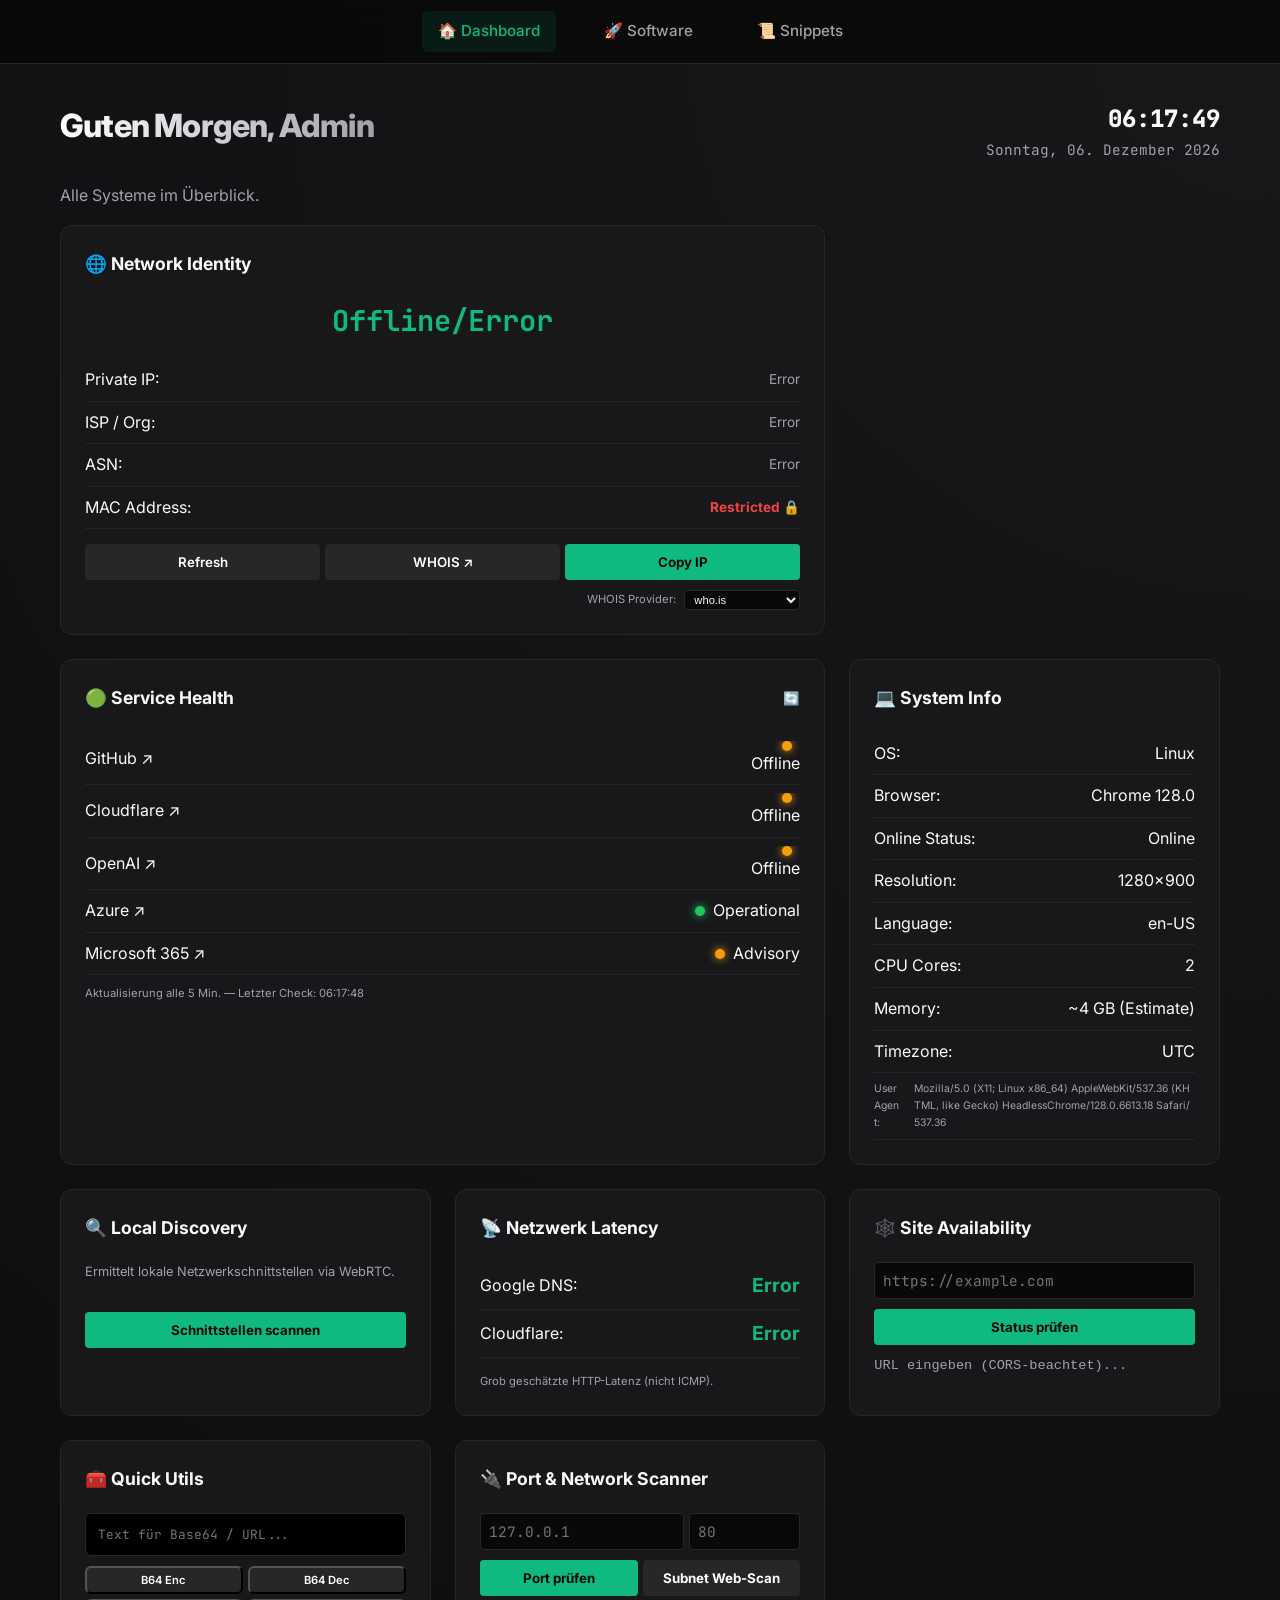
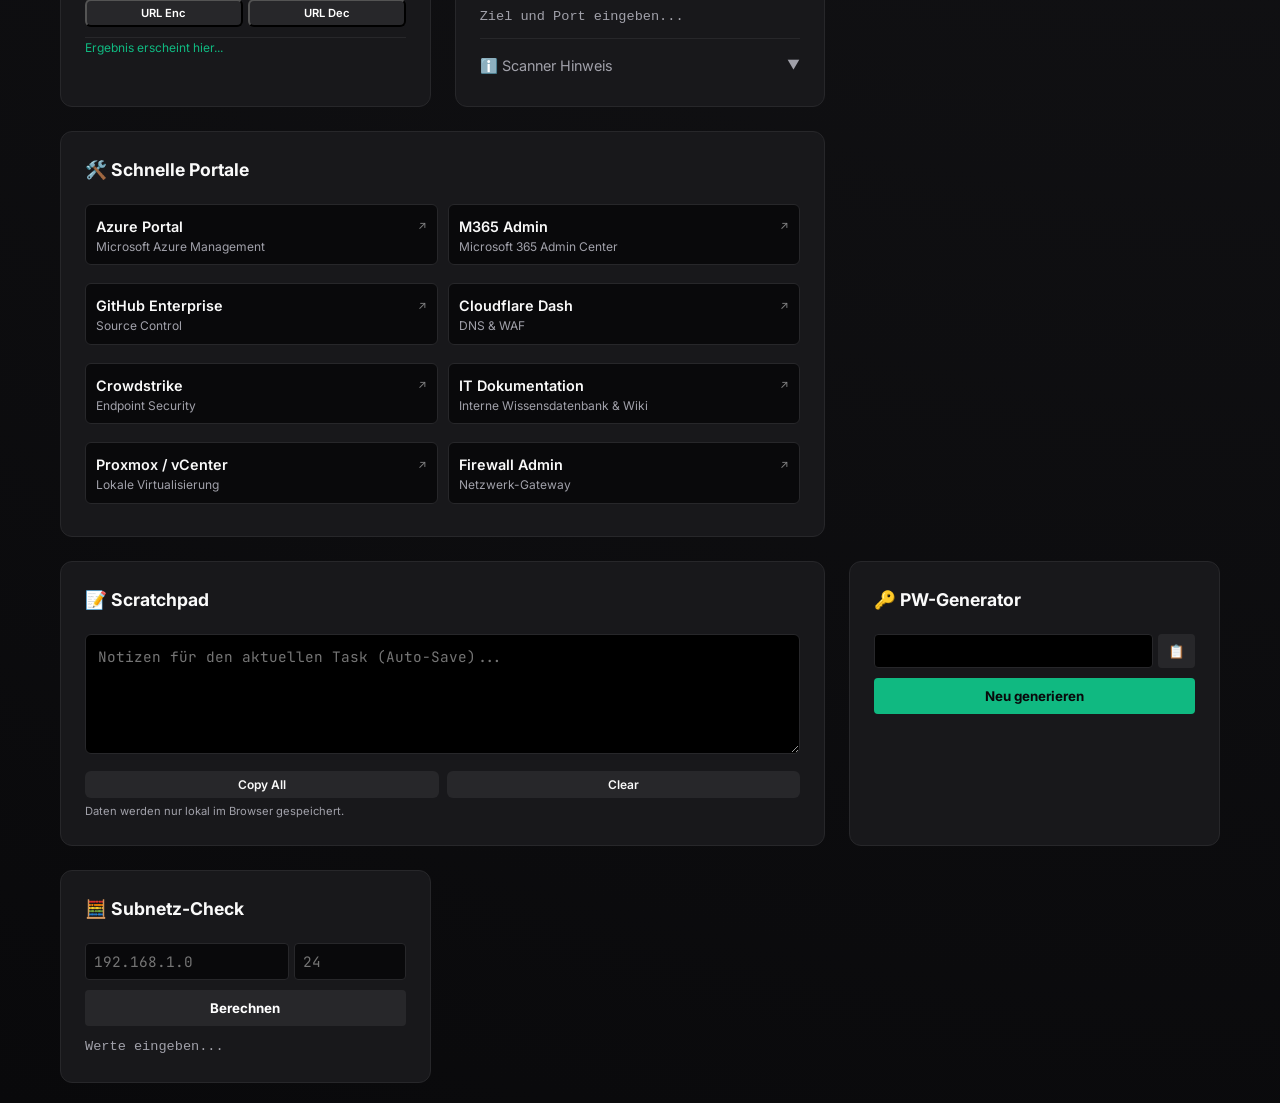
==== commit eca9ade0: "welcome screen" ====
--- a/index.html
+++ b/index.html
@@ -6,11 +6,46 @@
     <title>Dashboard | codebrib.dev</title>
     <link href="https://fonts.googleapis.com/css2?family=Inter:wght@400;600;800&family=JetBrains+Mono&display=swap" rel="stylesheet">
     <link rel="stylesheet" href="assets/css/style.css">
+    <style>
+        /* Welcome Overlay Styles */
+        #welcome-overlay {
+            position: fixed;
+            top: 0; left: 0; width: 100%; height: 100%;
+            background: var(--bg);
+            display: flex; flex-direction: column; justify-content: center; align-items: center;
+            z-index: 10000;
+            transition: opacity 0.8s cubic-bezier(0.4, 0, 0.2, 1), visibility 0.8s;
+        }
+        #welcome-overlay.hidden {
+            opacity: 0;
+            visibility: hidden;
+        }
+        .loader-brand {
+            font-size: 2.5rem;
+            font-weight: 800;
+            color: var(--accent);
+            margin-bottom: 1rem;
+            letter-spacing: -1px;
+            animation: pulse 2s infinite;
+        }
+        @keyframes pulse {
+            0%, 100% { transform: scale(1); opacity: 1; }
+            50% { transform: scale(1.05); opacity: 0.8; }
+        }
+    </style>
 </head>
 <body>
+    <div id="welcome-overlay">
+        <div class="loader-brand">codecrib.dev</div>
+        <p style="color: var(--subtext); font-size: 0.9rem;">Initialisiere Kontrollzentrum...</p>
+    </div>
+
     <div class="container">
         <div class="header-area">
-            <h1>IT Admin Zentrale</h1>
+            <div>
+                <h1 id="welcome-greeting">IT Admin Zentrale</h1>
+                <p style="color: var(--subtext); margin-top: 5px;">Alle Systeme im Überblick.</p>
+            </div>
             <div class="clock-container">
                 <div id="current-time">00:00:00</div>
                 <div id="current-date">Lade Datum...</div>
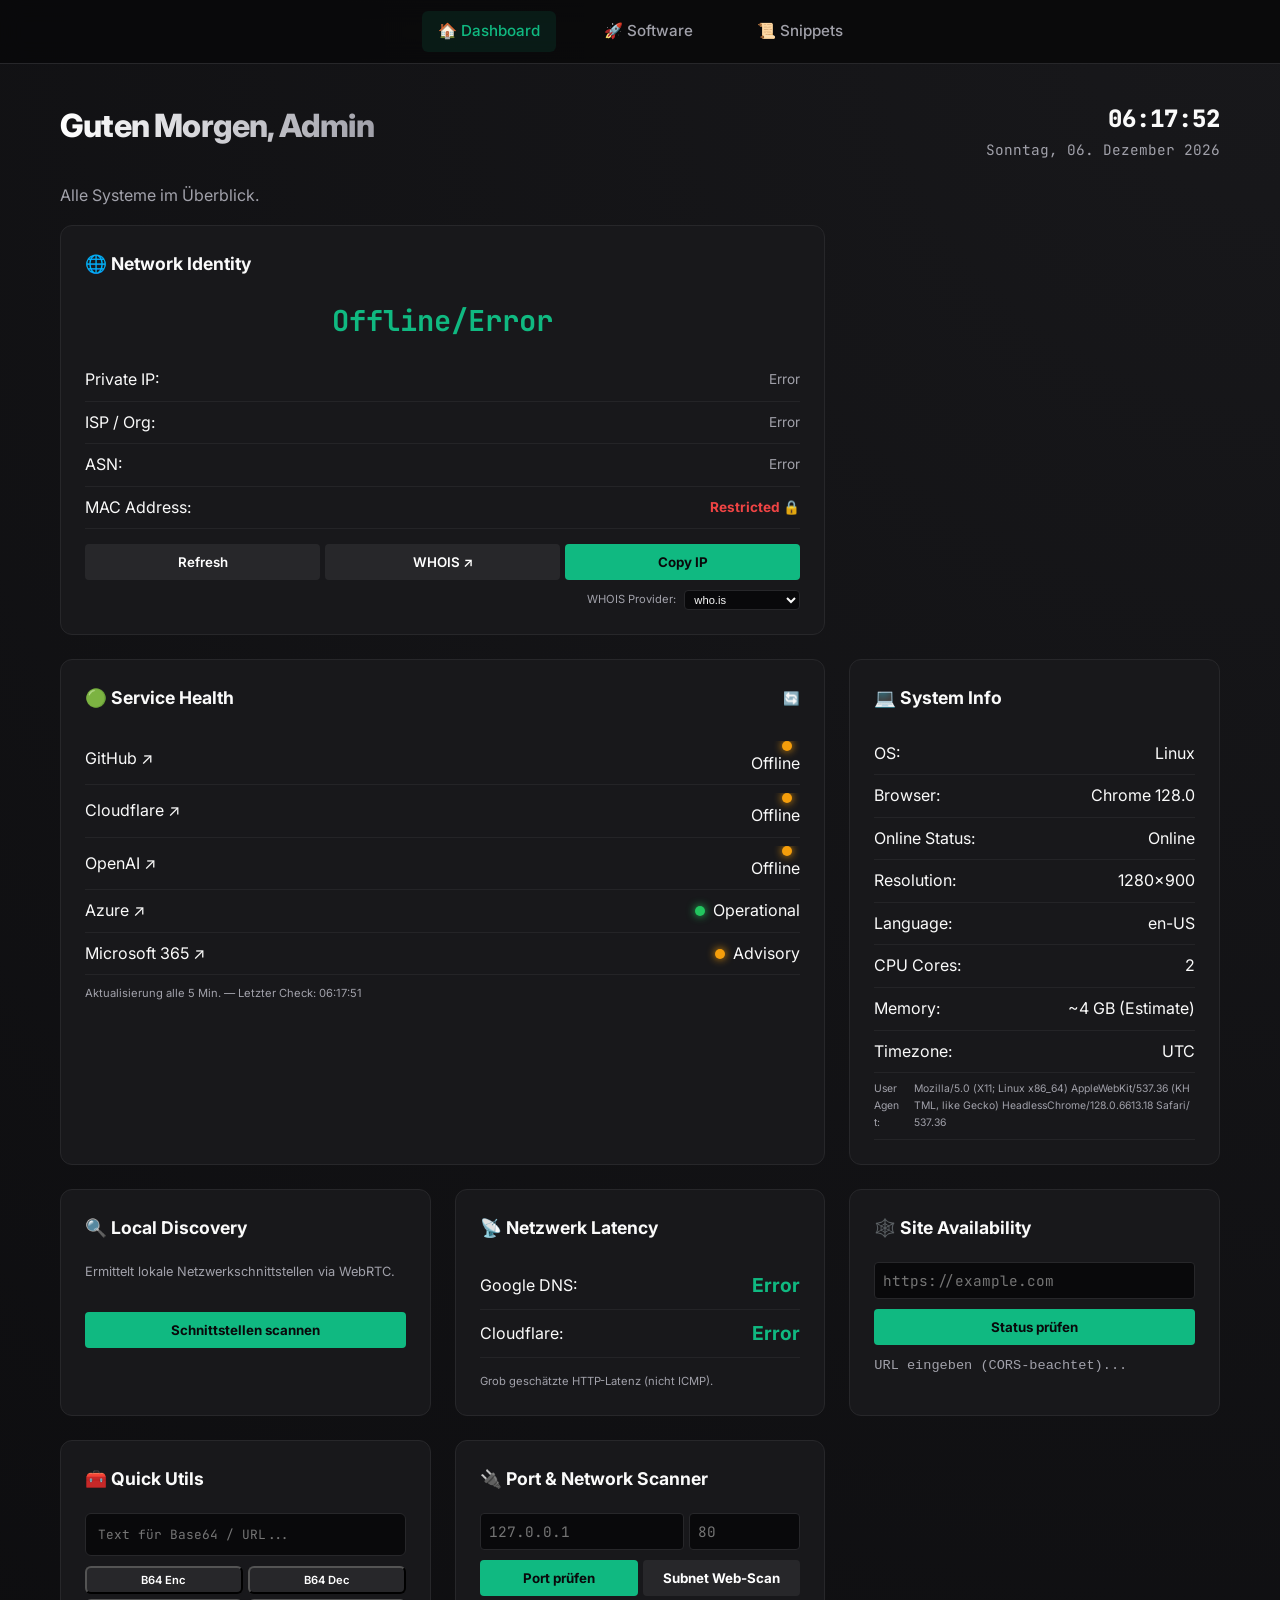
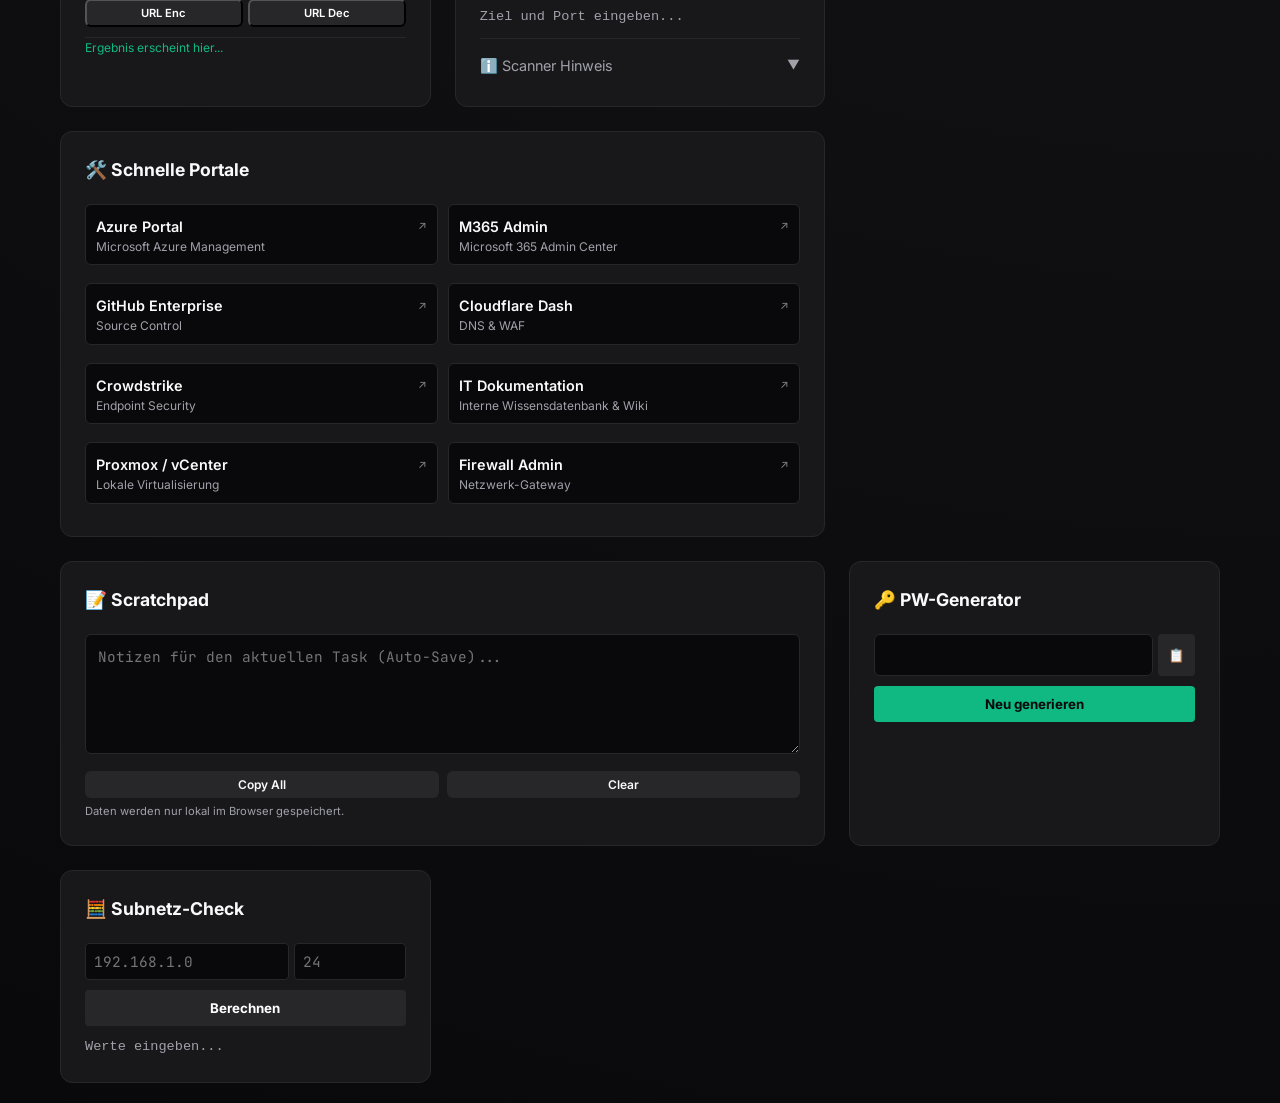
==== commit 8499008b: "code design improvements" ====
--- a/index.html
+++ b/index.html
@@ -207,7 +207,7 @@
                 <h2>🔑 PW-Generator</h2>
                 <div style="display: flex; gap: 5px; margin-bottom: 10px;">
                     <input type="text" id="pw-result" readonly 
-                        style="flex-grow: 1; background: #000; color: var(--accent); border: 1px solid var(--card-border); padding: 8px; border-radius: 4px; font-family: monospace;">
+                        style="flex-grow: 1; color: var(--accent); font-family: monospace;">
                     <button class="icon-btn" onclick="copyToClipboard(document.getElementById('pw-result').value)" 
                             style="padding: 0 10px; cursor: pointer; background: var(--card-border); border: none; border-radius: 4px; color: white;">📋</button>
                 </div>
--- a/assets/css/style.css
+++ b/assets/css/style.css
@@ -181,7 +181,7 @@
 
 input, textarea {
     width: 100%;
-    background: #000;
+    background: var(--bg);
     border: 1px solid var(--card-border);
     color: white;
     padding: 0.75rem;
@@ -408,6 +408,15 @@
     border-radius: 4px;
 }
 
+.scan-dot {
+    width: 8px;
+    height: 8px;
+    border-radius: 50%;
+    background: var(--card-border);
+    margin: 2px auto;
+    transition: all 0.3s ease;
+}
+
 .category-header {
     grid-column: 1 / -1;
     font-size: 1.4rem;
@@ -421,7 +430,7 @@
 /* Snippets Specific */
 code {
     display: block;
-    background: #000;
+    background: var(--bg);
     color: #34d399;
     padding: 1rem;
     border-radius: 8px;
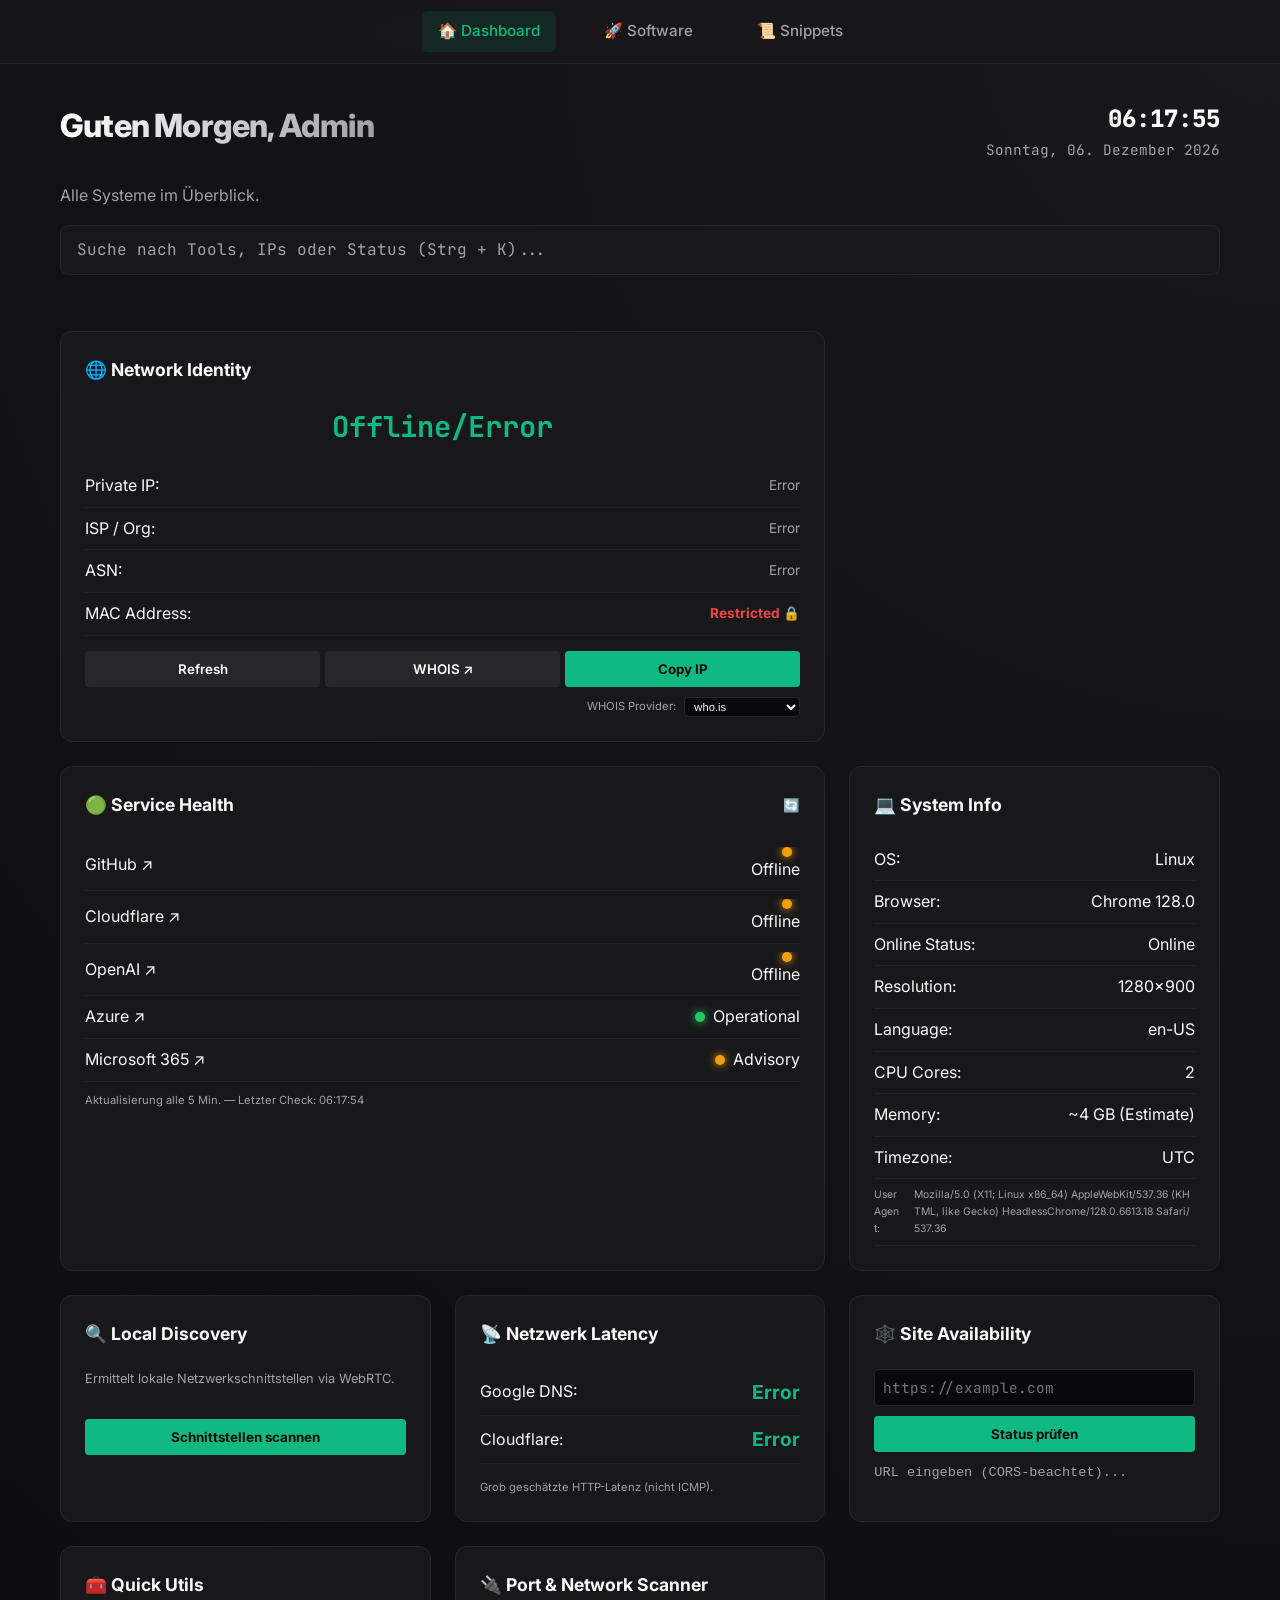
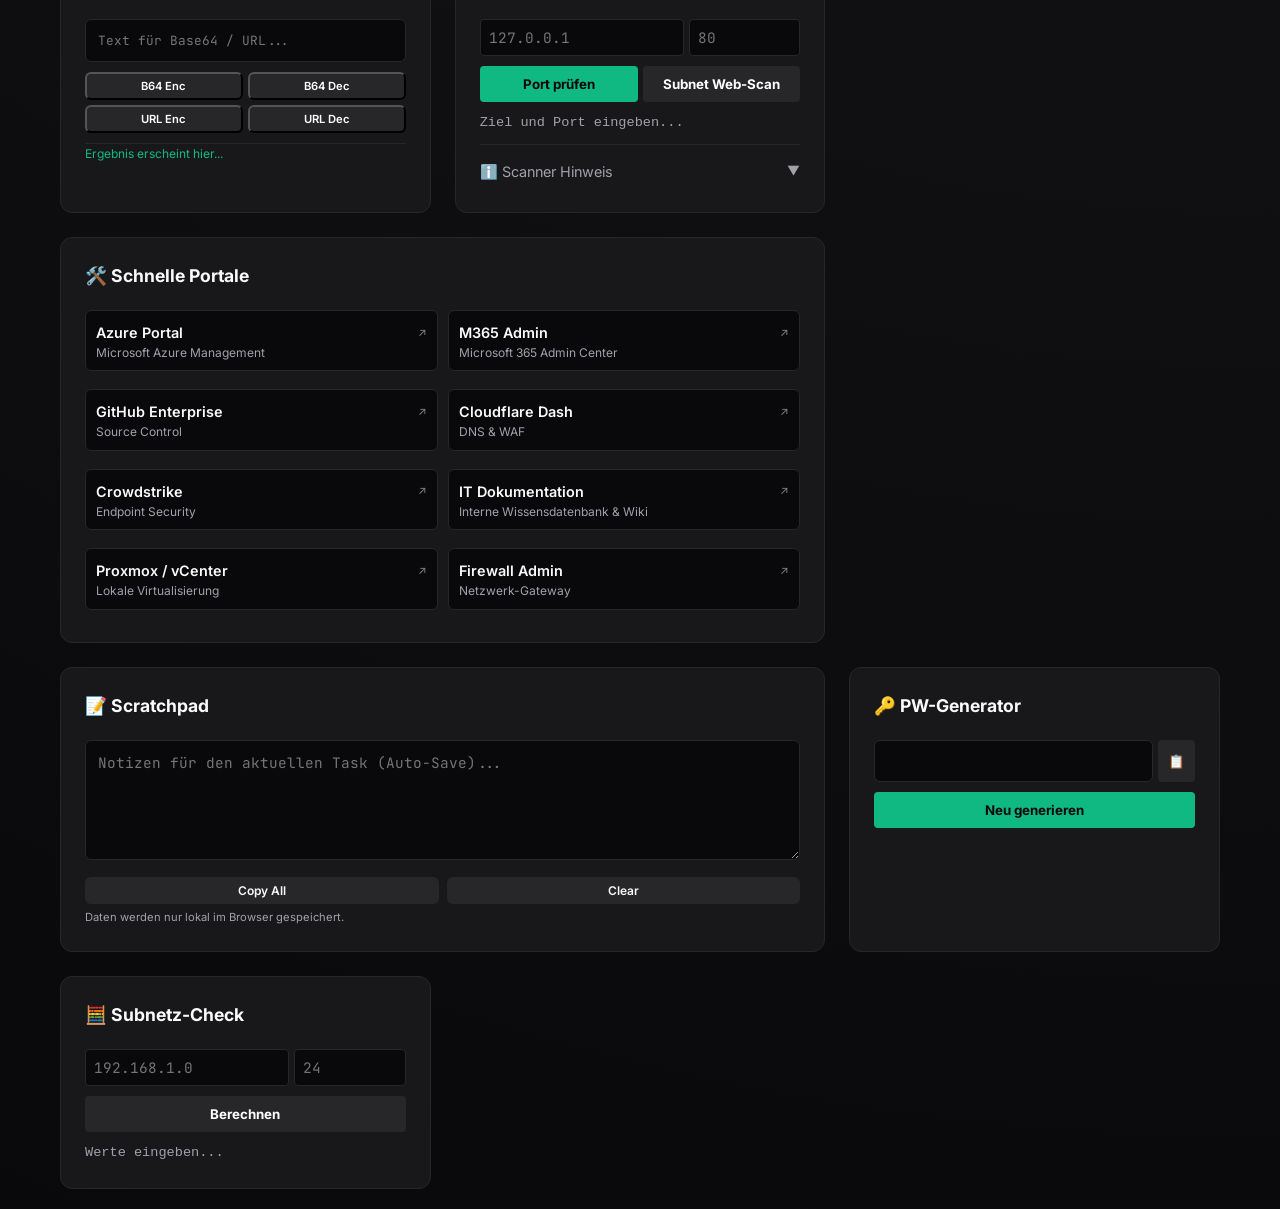
==== commit 1c6f7076: "better search" ====
--- a/index.html
+++ b/index.html
@@ -40,6 +40,8 @@
         <p style="color: var(--subtext); font-size: 0.9rem;">Initialisiere Kontrollzentrum...</p>
     </div>
 
+    <div id="notification-container"></div>
+
     <div class="container">
         <div class="header-area">
             <div>
@@ -52,8 +54,14 @@
             </div>
         </div>
         
-        <div class="grid">
-            <div class="card hero">
+        <div class="search-container" style="margin-bottom: 2rem;">
+            <input type="text" id="global-search" 
+                   placeholder="Suche nach Tools, IPs oder Status (Strg + K)..." 
+                   oninput="filterDashboard()" class="search-input">
+        </div>
+
+        <div class="grid" id="dashboard-grid">
+            <div class="card hero" data-search-keywords="ip, network, netzwerk, identity, whois, public, private, isp, asn">
                 <h2>🌐 Network Identity</h2>
                 <div id="ip-display" style="font-size: 1.8rem; text-align: center; margin: 15px 0; color: var(--accent); font-family: 'JetBrains Mono', monospace; font-weight: bold;">--.---.---.--</div>
                 
@@ -78,7 +86,7 @@
                 </div>
             </div>
 
-            <div class="card hero">
+            <div class="card hero" data-search-keywords="status, health, gesundheit, github, cloudflare, openai, azure, microsoft">
                 <div style="display: flex; justify-content: space-between; align-items: center; margin-bottom: 1.25rem;">
                     <h2 style="margin-bottom: 0;">🟢 Service Health</h2>
                     <button onclick="fetchServiceStatus()" class="refresh-btn" title="Refresh Status">🔄</button>
@@ -96,14 +104,14 @@
                 <p style="font-size: 0.7rem; color: var(--subtext); margin-top: 10px;">Aktualisierung alle 5 Min. — Letzter Check: <span id="last-service-check">--:--:--</span></p>
             </div>
 
-            <div class="card">
+            <div class="card" data-search-keywords="system, info, os, browser, resolution, memory, cpu, cores, user agent">
                 <h2>💻 System Info</h2>
                 <div id="system-info">
                     <p style="color: var(--subtext);">Erkenne Umgebung...</p>
                 </div>
             </div>
 
-            <div class="card">
+            <div class="card" data-search-keywords="local, discovery, network, netzwerk, webrtc, ip, interface">
                 <h2>🔍 Local Discovery</h2>
                 <div id="local-ip-list" style="margin-bottom: 10px; min-height: 40px;">
                     <p style="color: var(--subtext); font-size: 0.8rem;">Ermittelt lokale Netzwerkschnittstellen via WebRTC.</p>
@@ -114,7 +122,7 @@
                 </button>
             </div>
 
-            <div class="card">
+            <div class="card" data-search-keywords="latency, latenz, ping, google, cloudflare">
                 <h2>📡 Netzwerk Latency</h2>
                 <div style="text-align: center; margin: 15px 0;">
                     <div id="ping-google" class="status-item"><span>Google DNS:</span> <span class="latency-value">-- ms</span></div>
@@ -123,7 +131,7 @@
                 <p style="font-size: 0.7rem; color: var(--subtext);">Grob geschätzte HTTP-Latenz (nicht ICMP).</p>
             </div>
 
-            <div class="card">
+            <div class="card" data-search-keywords="site, website, availability, erreichbarkeit, url, check">
                 <h2>🕸️ Site Availability</h2>
                 <div style="display: flex; gap: 5px; margin-bottom: 10px;">
                     <input type="text" id="site-url" placeholder="https://example.com" 
@@ -138,7 +146,7 @@
                 </div>
             </div>
 
-            <div class="card">
+            <div class="card" data-search-keywords="utils, utilities, tools, werkzeuge, base64, b64, url, encode, decode">
                 <h2>🧰 Quick Utils</h2>
                 <div class="util-box">
                     <input type="text" id="util-input" placeholder="Text für Base64 / URL..." style="font-size: 0.8rem;">
@@ -154,7 +162,7 @@
                 </div>
             </div>
 
-            <div class="card">
+            <div class="card" data-search-keywords="port, network, scanner, scan, subnet, netzwerk, ip, check">
                 <h2>🔌 Port & Network Scanner</h2>
                 <div style="display: flex; gap: 5px; margin-bottom: 10px;">
                     <input type="text" id="port-ip" placeholder="127.0.0.1" 
@@ -186,14 +194,14 @@
                 </div>
             </div>
 
-            <div class="card hero">
+            <div class="card hero" data-search-keywords="links, portals, portale, dashboard">
                 <h2>🛠️ Schnelle Portale</h2>
                 <div id="dashboard-links" class="btn-list grid-layout">
                     <p style="color: var(--subtext);">Lade Links...</p>
                 </div>
             </div>
 
-            <div class="card hero">
+            <div class="card hero" data-search-keywords="scratchpad, notes, notizen, notepad, text">
                 <h2>📝 Scratchpad</h2>
                 <textarea id="scratchpad" placeholder="Notizen für den aktuellen Task (Auto-Save)..." style="min-height: 120px;"></textarea>
                 <div class="scratchpad-controls">
@@ -203,7 +211,7 @@
                 <p style="font-size: 0.7rem; color: var(--subtext); margin-top: 5px;">Daten werden nur lokal im Browser gespeichert.</p>
             </div>
 
-            <div class="card">
+            <div class="card" data-search-keywords="password, passwort, generator, pw">
                 <h2>🔑 PW-Generator</h2>
                 <div style="display: flex; gap: 5px; margin-bottom: 10px;">
                     <input type="text" id="pw-result" readonly 
@@ -217,7 +225,7 @@
                 </button>
             </div>
 
-            <div class="card">
+            <div class="card" data-search-keywords="subnet, subnetz, check, calculator, rechner, ip, cidr, mask, broadcast, hosts">
                 <h2>🧮 Subnetz-Check</h2>
                 <div style="display: flex; gap: 5px; margin-bottom: 10px;">
                     <input type="text" id="sub-ip" placeholder="192.168.1.0" 
--- a/assets/css/style.css
+++ b/assets/css/style.css
@@ -7,6 +7,7 @@
     --accent: #10b981;
     --accent-hover: #34d399;
     --success: #22c55e;
+    --glass: rgba(24, 24, 27, 0.8);
     --danger: #ef4444;
     --nav-bg: rgba(9, 9, 11, 0.9);
     --font-main: 'Inter', -apple-system, BlinkMacSystemFont, "Segoe UI", Roboto, sans-serif;
@@ -94,7 +95,7 @@
     left: 0;
     right: 0;
     height: 64px;
-    background: var(--nav-bg);
+    background: var(--glass);
     backdrop-filter: blur(12px);
     border-bottom: 1px solid var(--card-border);
     display: flex;
@@ -123,6 +124,31 @@
     color: var(--accent);
     background: rgba(16, 185, 129, 0.1);
 }
+
+/* Notifications */
+#notification-container {
+    position: fixed;
+    bottom: 24px;
+    right: 24px;
+    display: flex;
+    flex-direction: column;
+    gap: 8px;
+    z-index: 10001;
+}
+
+.notification-toast {
+    background: var(--card-bg);
+    color: var(--accent);
+    border: 1px solid var(--accent);
+    padding: 12px 20px;
+    border-radius: 8px;
+    font-size: 0.85rem;
+    font-weight: 600;
+    box-shadow: 0 10px 15px -3px rgba(0, 0, 0, 0.4);
+    animation: slideIn 0.3s cubic-bezier(0.16, 1, 0.3, 1);
+}
+
+@keyframes slideIn { from { transform: translateX(100%); opacity: 0; } to { transform: translateX(0); opacity: 1; } }
 
 /* Grid & Cards */
 .grid {
@@ -155,6 +181,31 @@
     border-color: var(--accent);
     box-shadow: 0 10px 25px -5px rgba(0, 0, 0, 0.3);
     border-bottom: 1px solid rgba(255,255,255,0.05);
+}
+
+.dashboard-link-item {
+    display: flex;
+    flex-direction: column;
+    gap: 2px;
+    padding: 10px;
+    text-decoration: none;
+    border-radius: 8px;
+    transition: background 0.2s;
+}
+
+.dashboard-link-item:hover {
+    background: rgba(255, 255, 255, 0.03);
+}
+
+.dashboard-link-header {
+    display: flex;
+    justify-content: space-between;
+    align-items: center;
+}
+
+.dashboard-link-desc {
+    font-size: 0.75rem;
+    color: var(--subtext);
 }
 
 .card h2 {
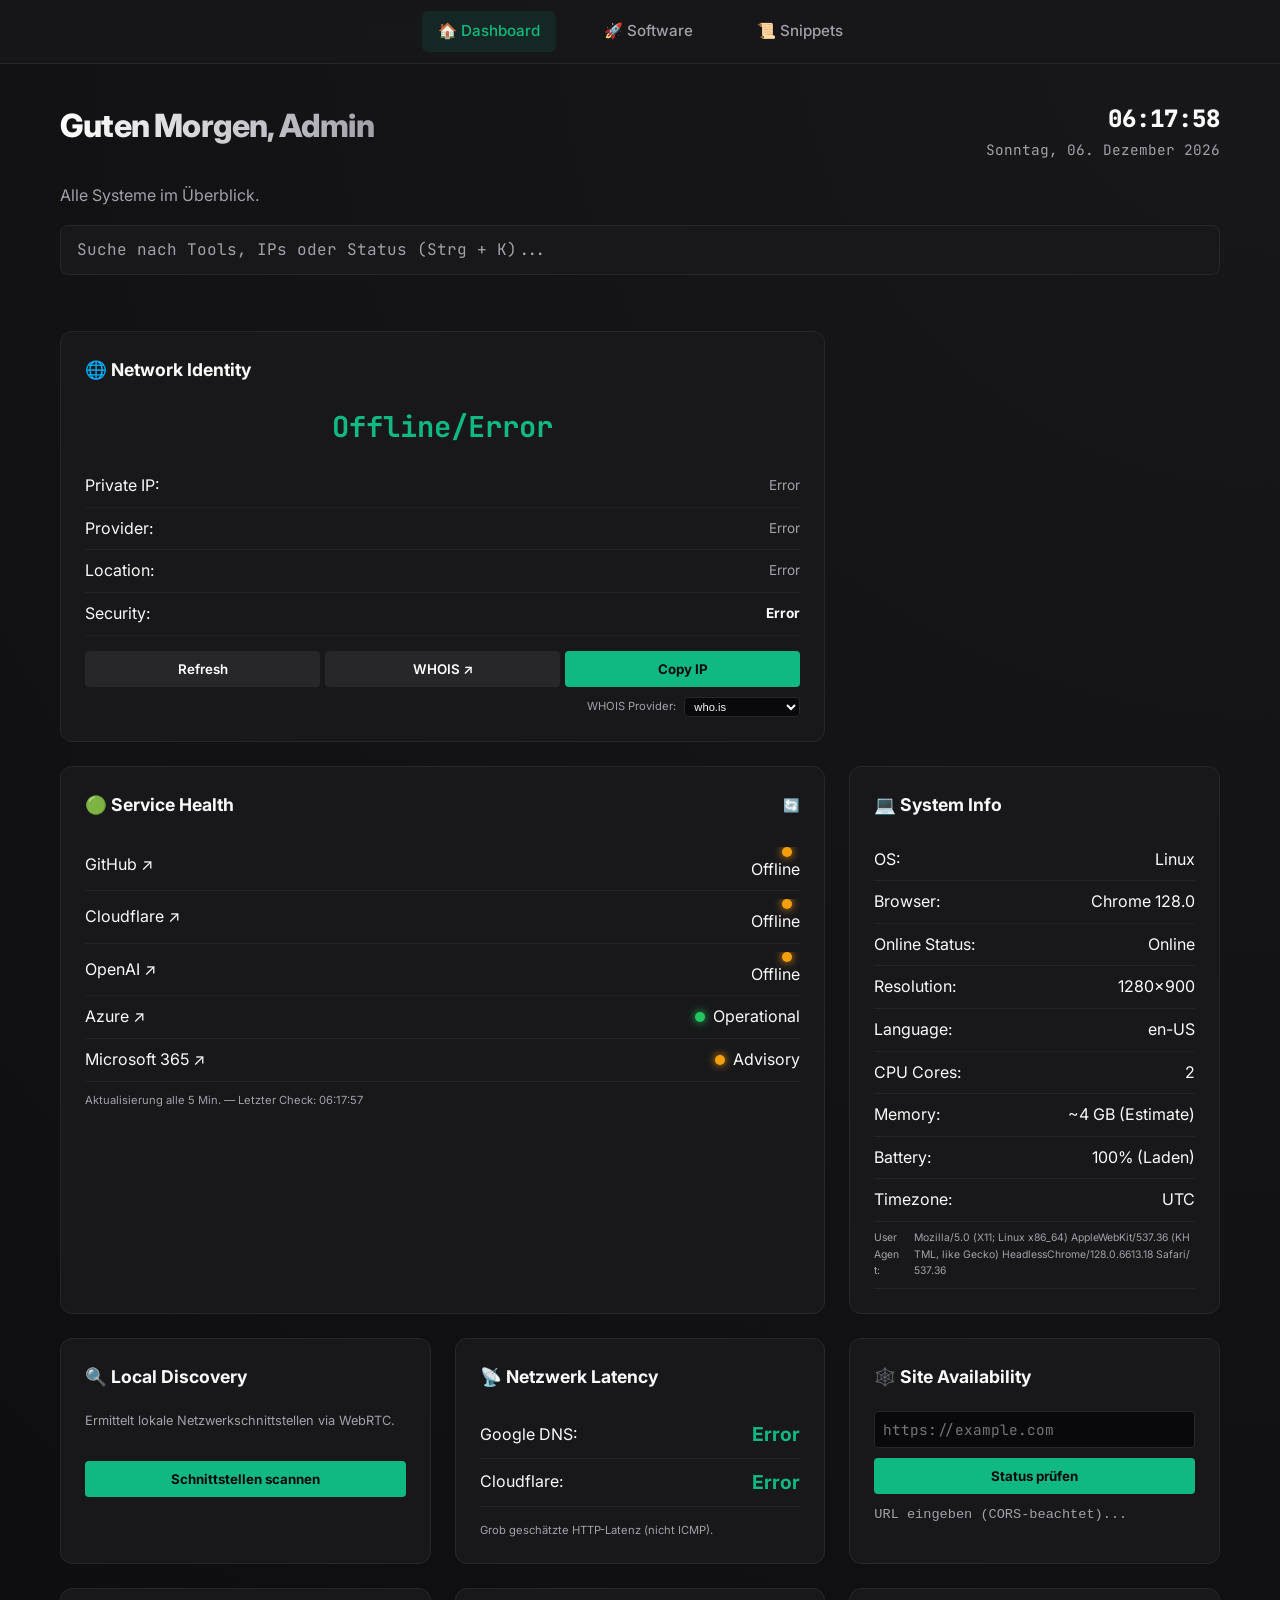
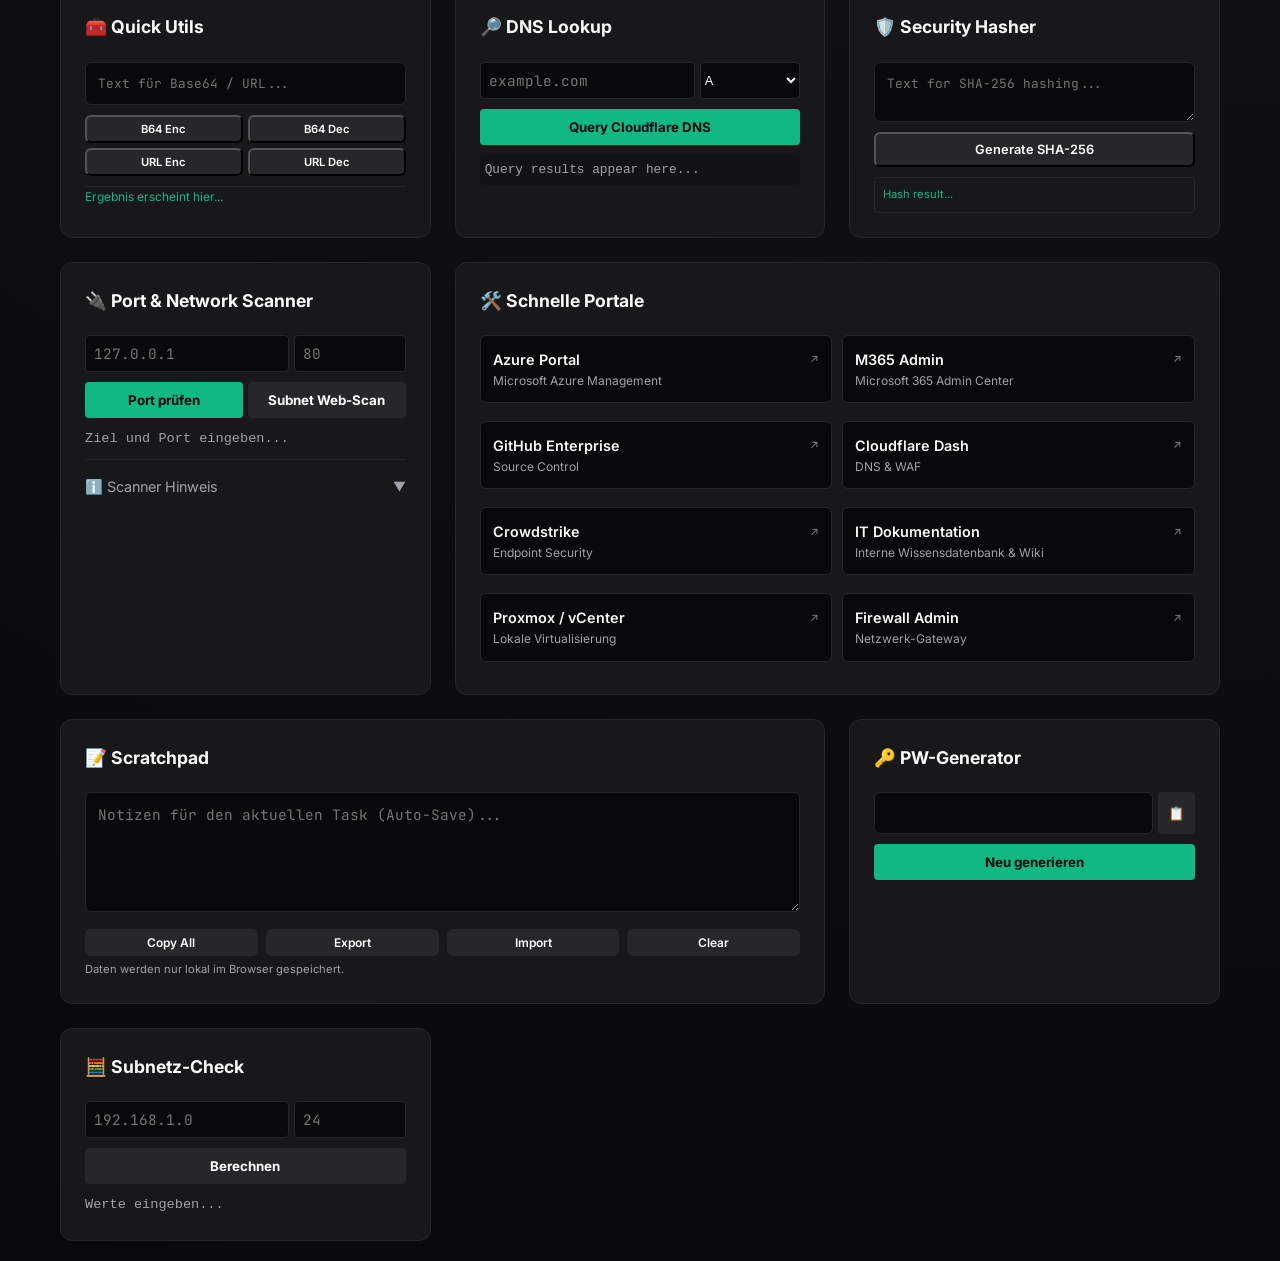
==== commit 4439a2ec: "refactor: update IP fetching logic and improve UI for network identity display" ====
--- a/index.html
+++ b/index.html
@@ -61,15 +61,15 @@
         </div>
 
         <div class="grid" id="dashboard-grid">
-            <div class="card hero" data-search-keywords="ip, network, netzwerk, identity, whois, public, private, isp, asn">
+            <div class="card hero" data-search-keywords="ip, network, identity, whois, public, isp">
                 <h2>🌐 Network Identity</h2>
                 <div id="ip-display" style="font-size: 1.8rem; text-align: center; margin: 15px 0; color: var(--accent); font-family: 'JetBrains Mono', monospace; font-weight: bold;">--.---.---.--</div>
                 
                 <div class="status-list" style="margin-bottom: 15px;">
-                    <div class="status-item"><span>Private IP:</span> <span id="ip-local" style="font-size: 0.85rem; color: var(--subtext);">Lade...</span></div>
-                    <div class="status-item"><span>ISP / Org:</span> <span id="ip-isp" style="font-size: 0.85rem; color: var(--subtext);">Lade...</span></div>
-                    <div class="status-item"><span>ASN:</span> <span id="ip-asn" style="font-size: 0.85rem; color: var(--subtext);">Lade...</span></div>
-                    <div class="status-item"><span>MAC Address:</span> <span title="Browser Security: Web-Apps haben keinen Zugriff auf Hardware-MAC-Adressen, um Tracking zu verhindern." style="cursor: help; font-size: 0.85rem; color: var(--danger); font-weight: bold;">Restricted 🔒</span></div>
+                    <div class="status-item"><span>Private IP:</span> <span id="ip-private" style="font-size: 0.85rem; color: var(--subtext);">Lade...</span></div>
+                    <div class="status-item"><span>Provider:</span> <span id="ip-isp" style="font-size: 0.85rem; color: var(--subtext);">Lade...</span></div>
+                    <div class="status-item"><span>Location:</span> <span id="ip-location" style="font-size: 0.85rem; color: var(--subtext);">Lade...</span></div>
+                    <div class="status-item"><span>Security:</span> <span id="ip-security" style="font-size: 0.85rem; font-weight: bold;">Lade...</span></div>
                 </div>
 
                 <div style="display: flex; gap: 5px;">
@@ -162,6 +162,43 @@
                 </div>
             </div>
 
+            <div class="card" data-search-keywords="dns, lookup, records, mx, a, txt, cloudflare, networking">
+                <h2>🔎 DNS Lookup</h2>
+                <div style="display: flex; gap: 5px; margin-bottom: 10px;">
+                    <input type="text" id="dns-query" placeholder="example.com" 
+                        style="flex: 2; background: var(--bg); color: white; border: 1px solid var(--card-border); padding: 8px; border-radius: 4px;">
+                    <select id="dns-type" style="flex: 1; background: var(--bg); color: var(--text); border: 1px solid var(--card-border); border-radius: 4px; font-size: 0.8rem;">
+                        <option value="A">A</option>
+                        <option value="AAAA">AAAA</option>
+                        <option value="MX">MX</option>
+                        <option value="TXT">TXT</option>
+                        <option value="CNAME">CNAME</option>
+                    </select>
+                </div>
+                <button onclick="fetchDNS()" 
+                        style="width: 100%; padding: 10px; background: var(--accent); border: none; border-radius: 4px; color: var(--bg); font-weight: bold; cursor: pointer;">
+                    Query Cloudflare DNS
+                </button>
+                <div id="dns-result" style="margin-top: 10px; font-size: 0.8rem; font-family: monospace; color: var(--subtext); max-height: 100px; overflow-y: auto; background: rgba(0,0,0,0.2); padding: 5px; border-radius: 4px;">
+                    Query results appear here...
+                </div>
+            </div>
+
+            <div class="card" data-search-keywords="hash, sha256, security, crypto, checksum, verification">
+                <h2>🛡️ Security Hasher</h2>
+                <div class="util-box">
+                    <textarea id="hash-input" placeholder="Text for SHA-256 hashing..." style="min-height: 60px; font-size: 0.8rem;"></textarea>
+                    <button onclick="generateHash()" 
+                            style="width: 100%; padding: 8px; background: var(--card-border); color: white; font-size: 0.8rem;">Generate SHA-256</button>
+                    <div style="position: relative;">
+                        <div id="hash-output" style="font-size: 0.7rem; color: var(--accent); word-break: break-all; min-height: 2.5em; border: 1px solid var(--card-border); padding: 8px; border-radius: 4px; cursor: pointer;" 
+                             onclick="copyToClipboard(this.innerText, event)" title="Click to copy">
+                            Hash result...
+                        </div>
+                    </div>
+                </div>
+            </div>
+
             <div class="card" data-search-keywords="port, network, scanner, scan, subnet, netzwerk, ip, check">
                 <h2>🔌 Port & Network Scanner</h2>
                 <div style="display: flex; gap: 5px; margin-bottom: 10px;">
@@ -206,6 +243,9 @@
                 <textarea id="scratchpad" placeholder="Notizen für den aktuellen Task (Auto-Save)..." style="min-height: 120px;"></textarea>
                 <div class="scratchpad-controls">
                     <button class="scratchpad-btn" onclick="copyToClipboard(document.getElementById('scratchpad').value, event)">Copy All</button>
+                    <button class="scratchpad-btn" onclick="exportScratchpad()">Export</button>
+                    <button class="scratchpad-btn" onclick="document.getElementById('import-file').click()">Import</button>
+                    <input type="file" id="import-file" style="display:none" onchange="importScratchpad(event)">
                     <button class="scratchpad-btn" onclick="clearScratchpad()">Clear</button>
                 </div>
                 <p style="font-size: 0.7rem; color: var(--subtext); margin-top: 5px;">Daten werden nur lokal im Browser gespeichert.</p>
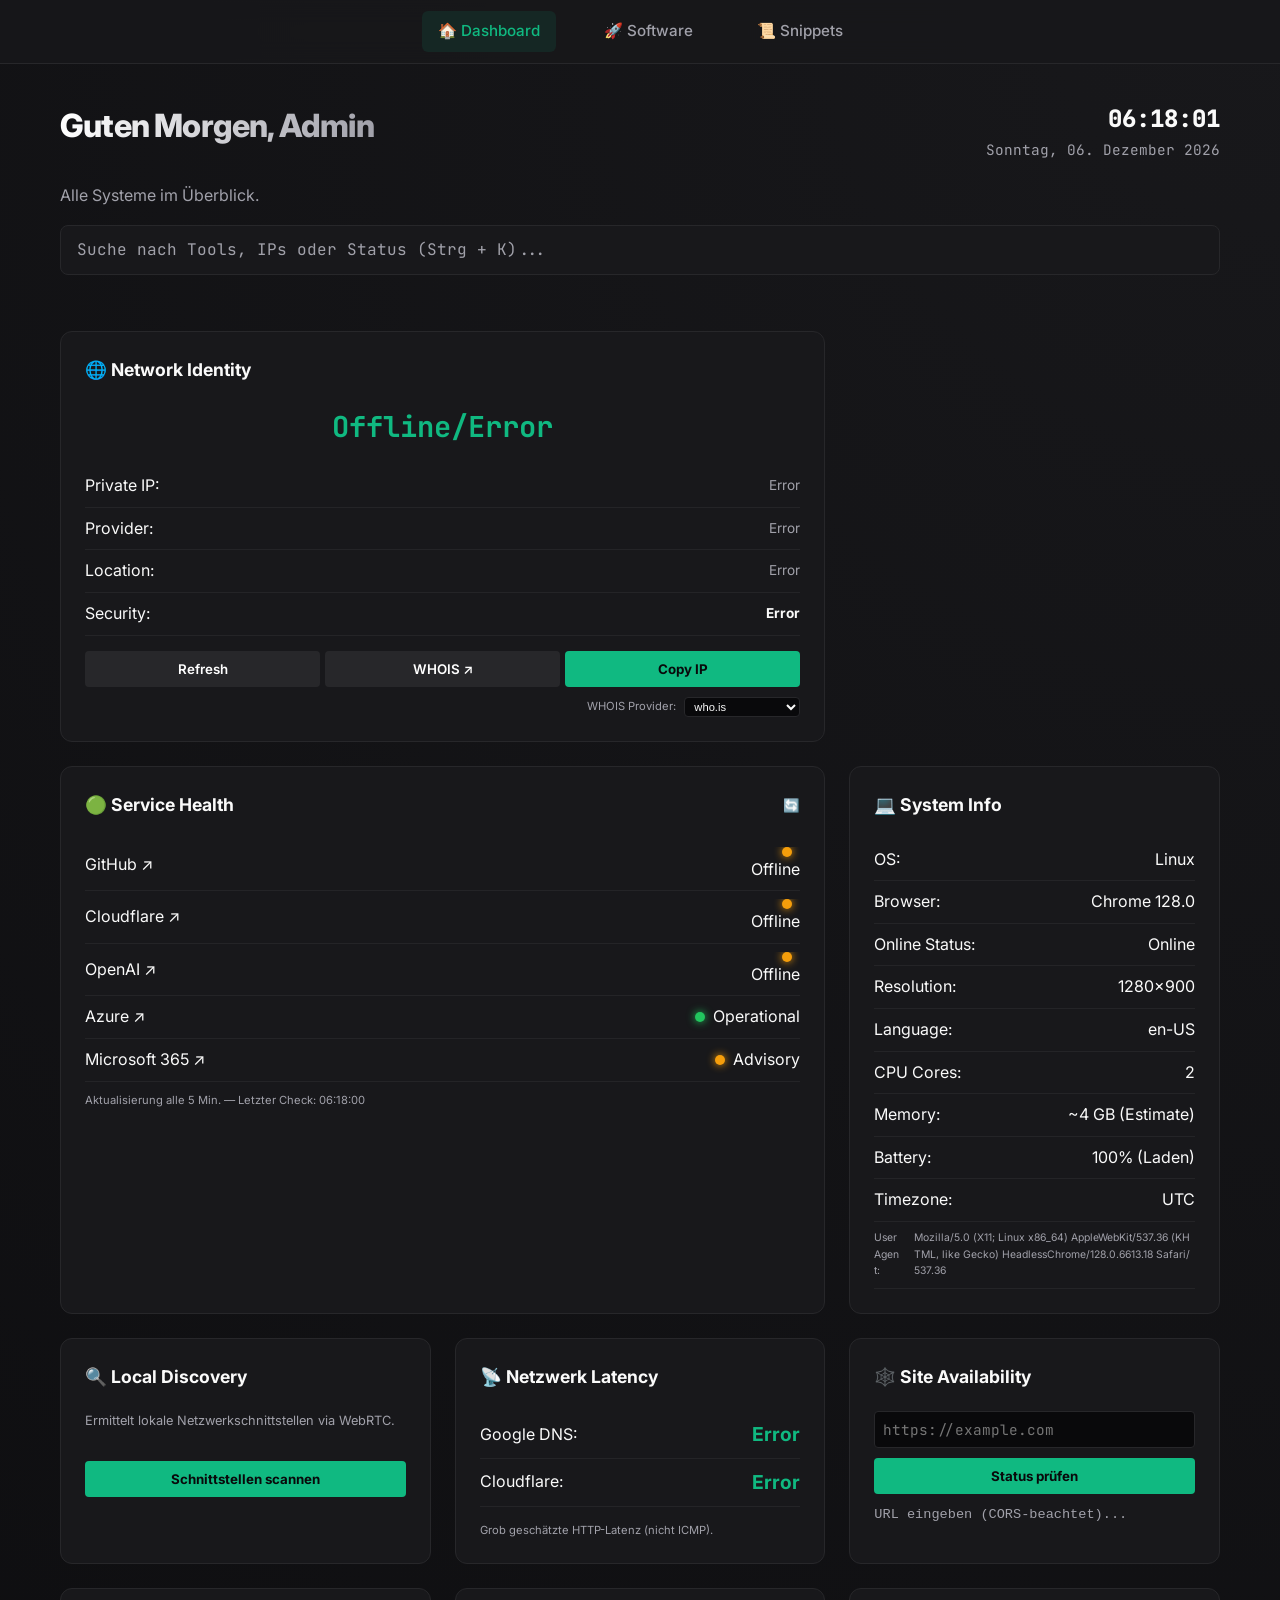
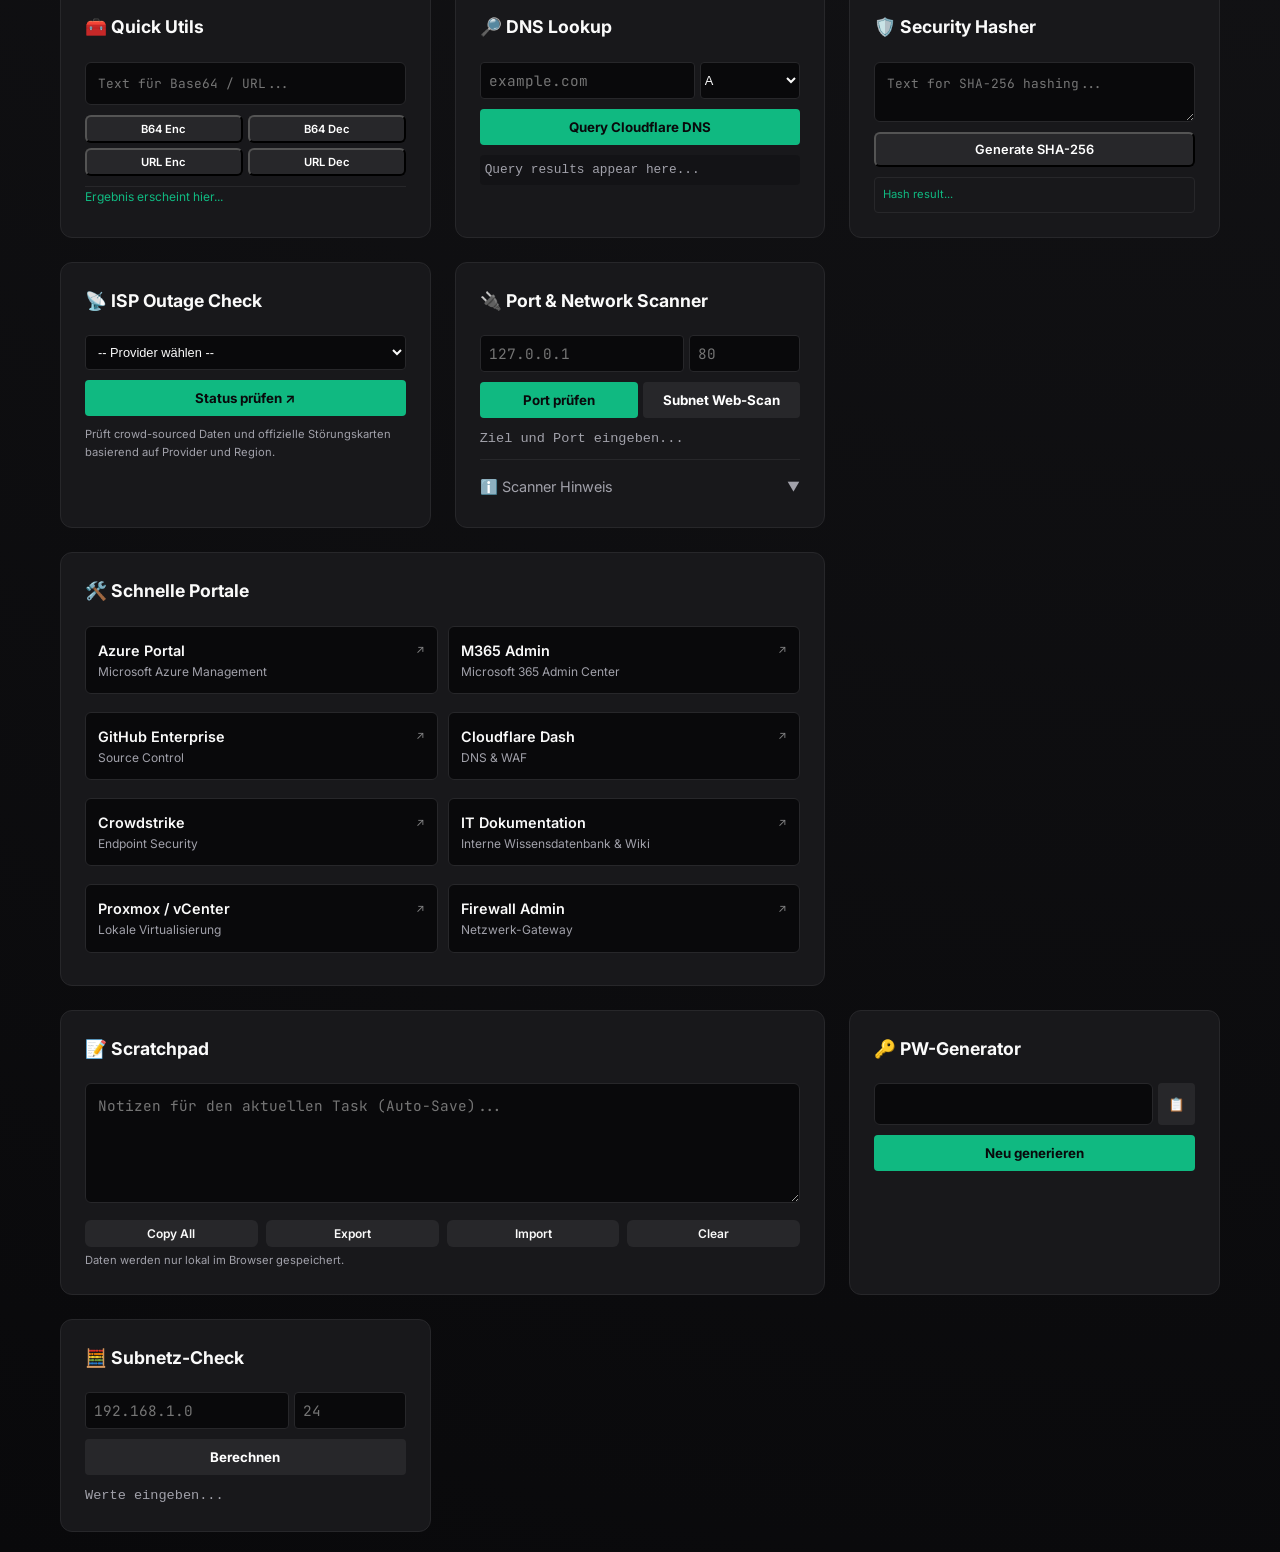
==== commit 1f47d879: "feat: add ISP outage check feature with provider data loading" ====
--- a/index.html
+++ b/index.html
@@ -199,6 +199,24 @@
                 </div>
             </div>
 
+            <div class="card" data-search-keywords="isp, outage, störung, internet, provider, telekom, vodafone, o2, network">
+                <h2>📡 ISP Outage Check</h2>
+                <div style="display: flex; flex-direction: column; gap: 10px; margin-bottom: 10px;">
+                    <div style="display: flex; gap: 5px;">
+                        <select id="isp-select" style="width: 100%; background: var(--bg); color: var(--text); border: 1px solid var(--card-border); border-radius: 4px; font-size: 0.8rem; padding: 8px;">
+                            <option value="generic">Lade Provider...</option>
+                        </select>
+                    </div>
+                    <button onclick="checkISPOutage()" 
+                            style="width: 100%; padding: 10px; background: var(--accent); border: none; border-radius: 4px; color: var(--bg); font-weight: bold; cursor: pointer;">
+                        Status prüfen ↗
+                    </button>
+                </div>
+                <p style="font-size: 0.7rem; color: var(--subtext);">
+                    Prüft crowd-sourced Daten und offizielle Störungskarten basierend auf Provider und Region.
+                </p>
+            </div>
+
             <div class="card" data-search-keywords="port, network, scanner, scan, subnet, netzwerk, ip, check">
                 <h2>🔌 Port & Network Scanner</h2>
                 <div style="display: flex; gap: 5px; margin-bottom: 10px;">
